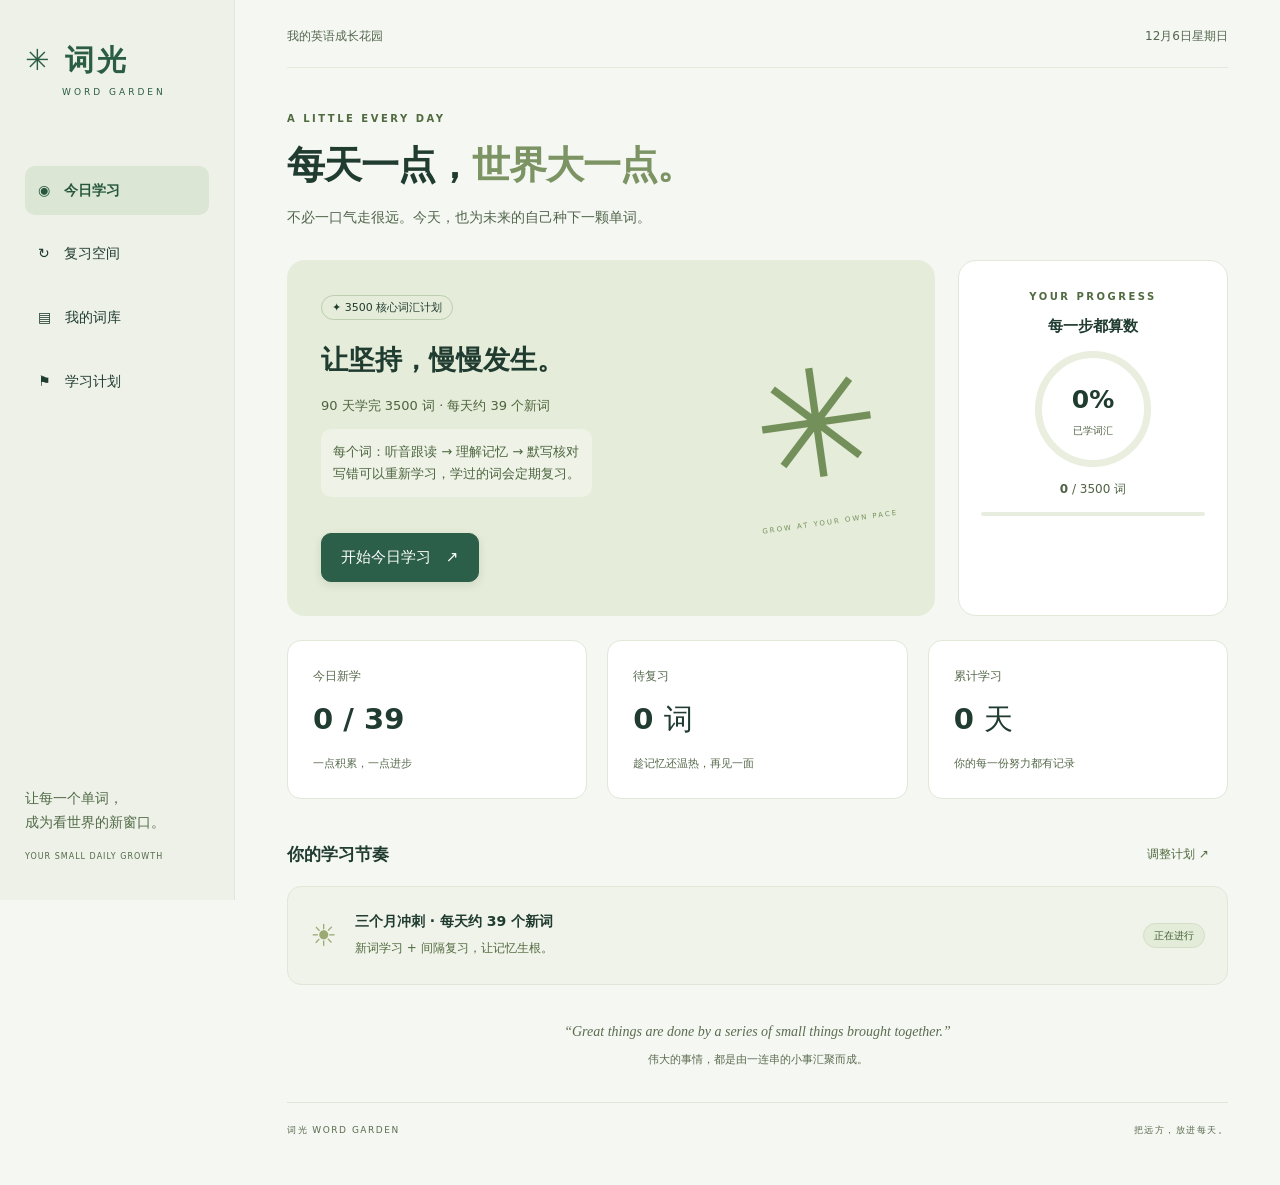
==== index.html @ 569c85a9 "Publish Word Garden vocabulary learning app" ====
<!doctype html><html lang="zh-CN"><head><meta charset="UTF-8"><meta name="viewport" content="width=device-width,initial-scale=1"><meta name="theme-color" content="#285c48"><title>词光 · 每天一点，世界大一点</title><link rel="stylesheet" href="style.css"></head><body><aside><a class="brand" href="#">✳ <b>词光</b><small>WORD GARDEN</small></a><nav><button data-tab="today" class="active">◉　今日学习</button><button data-tab="review">↻　复习空间</button><button data-tab="library">▤　我的词库</button><button data-tab="plan">⚑　学习计划</button></nav><div class="aside-bottom">让每一个单词，<br>成为看世界的新窗口。<small>YOUR SMALL DAILY GROWTH</small></div></aside><main><header><span>我的英语成长花园</span><span class="date"></span></header><section id="today"><div class="eyebrow">A LITTLE EVERY DAY</div><h1>每天一点，<span>世界大一点。</span></h1><p class="intro">不必一口气走很远。今天，也为未来的自己种下一颗单词。</p><div class="dashboard"><article class="hero"><div><span class="pill">✦ 3500 核心词汇计划</span><h2>让坚持，慢慢发生。</h2><p id="heroCopy"></p><p class="learning-help">每个词：听音跟读 → 理解记忆 → 默写核对<br>写错可以重新学习，学过的词会定期复习。</p><button class="primary" id="start">开始今日学习　↗</button></div><div class="garden"><i>✳</i><span>GROW AT YOUR OWN PACE</span></div></article><article class="progress-card"><span class="eyebrow">YOUR PROGRESS</span><h3>每一步都算数</h3><div class="ring"><strong id="percent">0%</strong><small>已学词汇</small></div><p><b id="learned">0</b> / 3500 词</p><div class="track"><i id="bar"></i></div></article></div><div class="stats"><article><span>今日新学</span><h2 id="newstat"></h2><small>一点积累，一点进步</small></article><article><span>待复习</span><h2 id="duestat"></h2><small>趁记忆还温热，再见一面</small></article><article><span>累计学习</span><h2 id="daysstat"></h2><small>你的每一份努力都有记录</small></article></div><div class="section-title"><h3>你的学习节奏</h3><button data-tab="plan">调整计划 ↗</button></div><div class="rhythm"><span class="icon">☀</span><div><b id="rhythm"></b><p>新词学习 + 间隔复习，让记忆生根。</p></div><span class="badge">正在进行</span></div><blockquote>“Great things are done by a series of small things brought together.”<small>伟大的事情，都是由一连串的小事汇聚而成。</small></blockquote></section><section id="review" hidden><div class="eyebrow">MAKE IT STICK</div><h1>再见一次，记得更牢。</h1><p class="intro">根据你的掌握情况，在 1、3、7、14、30 天后安排复习。</p><article class="panel"><h2 id="reviewCount"></h2><p>“还不熟”会回到本轮队列；“记住了”进入下一阶段。</p><button class="primary" id="reviewStart">开始复习 ↗</button></article></section><section id="library" hidden><div class="eyebrow">YOUR WORD COLLECTION</div><h1>3500 个词，一整个新世界。</h1><p class="intro">常用词按语料频率排列 · 英汉释义 · 发音 · 学习状态</p><input type="search" id="search" placeholder="搜索英文或中文释义…" aria-label="搜索词库"><select id="filter" aria-label="筛选词汇"><option value="all">全部单词</option><option value="learned">已经学习</option><option value="new">尚未学习</option></select><div id="wordlist"></div><button id="more">加载更多</button><small>词典数据：<a href="https://github.com/skywind3000/ECDICT">ECDICT</a> · <a href="LICENSE-ECDICT">MIT 许可</a>。本词库为常用词集合，并非指定考试大纲。</small></section><section id="plan" hidden><div class="eyebrow">FIND YOUR RHYTHM</div><h1>适合你的，就是好节奏。</h1><p class="intro">选择完成 3500 个新词的时间。复习任务另外安排，计划可以随时调整。</p><div class="plans"><button data-days="90"><span>🌳</span><h2>三个月冲刺</h2><p>90 天 · 每天约 39 个新词</p><small>备考强化，复习和跟读同步进行。</small></button><button data-days="365"><span>🌱</span><h2>一年稳步学</h2><p>365 天 · 每天约 10 个新词</p><small>每天留一点时间，轻松持续。</small></button><button data-days="180"><span>🌿</span><h2>半年加速学</h2><p>180 天 · 每天约 20 个新词</p><small>更集中的练习，更快的积累。</small></button></div><article class="panel"><h3>我的学习数据</h3><p>进度保存在当前浏览器。换设备或清理浏览器前，请先导出备份。</p><button id="export">导出学习备份</button> <label class="import">导入备份<input type="file" id="import" accept="application/json" hidden></label><p id="notice" role="status"></p></article></section><footer>词光 WORD GARDEN <span>把远方，放进每天。</span></footer></main><dialog id="study"><div class="study-top"><span id="sessionCount"></span><button id="close" aria-label="结束学习">✕</button></div><div class="study-steps" aria-label="学习步骤"><span data-step="1" class="current" aria-current="step">① 听音跟读</span><span data-step="2">② 理解记忆</span><span data-step="3">③ 默写核对</span></div><div id="card"><span class="eyebrow" id="modeLabel"></span><h2 id="word"></h2><button id="speak" aria-label="播放英文发音">♫ <span id="phonetic"></span></button><div id="answer" hidden><p id="meaning"></p><p id="definition"></p></div><button id="reveal">查看释义</button><div id="grading" hidden><button id="again">还不熟 · 再练一次</button><button class="primary" id="known">记住了 ✓</button></div><div id="speaking" hidden><p>第 1 步：听标准发音并跟读。点“朗读核对”查看是否识别为目标词，再进入记忆。</p><button id="verifySpeech">🎙 朗读核对</button><p id="speechResult" role="status" aria-live="polite"></p><small>语音识别可能通过浏览器的在线服务处理音频，首次使用需允许麦克风。识别匹配不代表发音标准。</small><br><button id="record">● 开始录音</button><audio id="playback" controls hidden></audio><p id="micStatus" role="status"></p><small>录音仅在本设备回听，不上传；不提供自动发音评分。</small></div><div id="spelling" hidden><input id="spell" placeholder="输入刚才的英文单词" autocomplete="off" autocapitalize="off" spellcheck="false"><button class="primary" id="check">检查拼写</button><p id="feedback" role="status"></p><button id="relearn" hidden>重新听读和记忆</button></div></div></dialog><script src="app.js"></script></body></html>
---- style.css ----
*{box-sizing:border-box}body{margin:0;background:#f7f8f3;color:#243c32;font:15px/1.7 system-ui,-apple-system,'Segoe UI',sans-serif}button,input,select{font:inherit}button,.import{cursor:pointer;border:1px solid #d9e1d7;border-radius:10px;padding:11px 19px;background:white;color:inherit}button:hover,.import:hover{background:#e9efe4}button:focus-visible,a:focus-visible,input:focus-visible{outline:3px solid #b0c887;outline-offset:3px}aside{position:fixed;inset:0 auto 0 0;width:235px;background:#edf1e8;border-right:1px solid #e0e6db;padding:36px 25px;display:flex;flex-direction:column}.brand{text-decoration:none;color:#2b5c44;font-size:29px;letter-spacing:3px}.brand small{display:block;font-size:9px;letter-spacing:3px;margin-left:37px}nav{margin-top:65px;display:grid;gap:14px}nav button{text-align:left;background:transparent;border:0;padding:13px;font-size:14px}nav .active{background:#dbe6d4;color:#27583d;font-weight:650}.aside-bottom{margin-top:auto;font-size:14px;color:#7c8c76}.aside-bottom small{display:block;font-size:8px;letter-spacing:1px;margin-top:16px}main{margin-left:235px;max-width:1500px;padding:26px 52px}header{display:flex;justify-content:space-between;border-bottom:1px solid #e4e8dd;padding-bottom:21px;color:#899380;font-size:12px}section{padding-top:42px}.eyebrow{font-size:10px;letter-spacing:2.5px;color:#859372;font-weight:650}h1{font-size:38px;line-height:1.5;letter-spacing:-1px;margin:10px 0}h1 span{color:#7c9363}p{margin:12px 0}.intro{color:#879180;font-size:14px;margin-bottom:30px}.dashboard{display:grid;grid-template-columns:2.4fr 1fr;gap:23px}.hero{background:#e5ecd9;border-radius:18px;padding:34px;display:flex;align-items:center;justify-content:space-between;min-height:270px;overflow:hidden}.hero h2{font-size:27px;margin:17px 0 4px}.hero p{color:#77866a;font-size:13px}.pill{font-size:11px;border:1px solid #bdcdb0;border-radius:20px;padding:5px 10px}.primary{background:#2c5f49;color:white;border-color:#2c5f49}.primary:hover{background:#204d39}.hero button{margin-top:18px}.garden{width:165px;text-align:center;transform:rotate(-8deg);color:#73905a}.garden i{display:block;font-style:normal;font-size:150px;line-height:1.1}.garden span{font-size:7px;letter-spacing:2px}.progress-card{border:1px solid #e1e7d9;border-radius:18px;background:#fff;padding:22px;text-align:center}.progress-card h3{font-size:15px;margin:5px}.ring{width:116px;height:116px;border:7px solid #e9eedf;border-radius:100%;margin:12px auto 0;display:flex;flex-direction:column;justify-content:center}.ring strong{font-size:25px}.ring small{font-size:10px;color:#929a89}.progress-card p{font-size:12px}.track{height:4px;background:#e8eedf;border-radius:10px}.track i{display:block;background:#6c8957;height:4px}.stats{display:grid;grid-template-columns:repeat(3,1fr);gap:20px;margin-top:24px}.stats article{padding:22px 25px;border:1px solid #e1e7d9;background:#fff;border-radius:14px}.stats span{color:#7e8975;font-size:12px}.stats h2{margin:6px 0;font-size:29px;font-weight:550}.stats small{font-size:11px;color:#9aa28e}.section-title{display:flex;justify-content:space-between;align-items:center;margin-top:24px}.section-title h3{font-size:17px}.section-title button{background:none;border:0;font-size:12px;color:#80916e}.rhythm{display:flex;align-items:center;gap:18px;border:1px solid #e0e7d6;border-radius:14px;padding:22px;background:#f0f3e9}.rhythm .icon{font-size:30px;color:#9baa73}.rhythm b{font-size:14px}.rhythm p{font-size:12px;color:#89957a;margin:4px 0}.badge{margin-left:auto;font-size:10px;border:1px solid #d4dec7;border-radius:20px;padding:3px 10px;color:#84966b}blockquote{margin:35px 0;text-align:center;font-family:Georgia,serif;font-style:italic;color:#9aa28d;font-size:14px}blockquote small{display:block;font:11px system-ui;margin-top:8px}footer{display:flex;justify-content:space-between;font-size:9px;letter-spacing:1.5px;border-top:1px solid #e0e6d7;padding:20px 0;color:#97a08b;margin-top:25px}.panel{background:#fff;border:1px solid #dfe5d6;border-radius:15px;padding:30px;margin:25px 0}.plans{display:grid;grid-template-columns:repeat(3,1fr);gap:20px}.plans button{text-align:left;padding:25px}.plans button.selected{border:2px solid #587d46;background:#e7eedc}.plans span{font-size:32px}.plans h2{font-size:21px}.plans small{color:#88947d}input,select{padding:12px;border:1px solid #d9e2d1;border-radius:9px;background:white;color:inherit}#search{width:65%}#wordlist{margin:25px 0}.word-row{display:flex;justify-content:space-between;align-items:center;padding:17px 8px;border-bottom:1px solid #e0e5d8;gap:20px}.word-row b{font-size:18px}.word-row p{font-size:12px;max-width:650px;white-space:pre-line;color:#7b8872;margin:4px 0}.word-row small{color:#86977a}#more{margin-bottom:20px}#library>small{display:block;font-size:11px;color:#89957a}a{color:#44694e}dialog{border:1px solid #dbe3d3;border-radius:22px;width:min(650px,94vw);padding:28px;color:#284333;background:#f9faf4}dialog::backdrop{background:#1e302b99;backdrop-filter:blur(6px)}.study-top{display:flex;justify-content:space-between;align-items:center;color:#8a967e;font-size:12px}#card{text-align:center;padding:30px 10px;min-height:380px}#word{font:50px Georgia,serif;margin:20px 0 5px}#speak{background:none;border:0;color:#7c8e6e}#answer{margin:15px 0;text-align:left;background:#edf2e5;border-radius:10px;padding:18px;white-space:pre-line}#definition{font-size:12px;color:#77836e}#grading{margin-top:20px;display:flex;gap:15px;justify-content:center}#grading[hidden]{display:none}#spelling{margin:20px 0}#spell{max-width:90%;margin-bottom:10px}#feedback{color:#5b7a42}.import{display:inline-block}#notice{font-size:12px}[hidden]{display:none!important}@media(max-width:1050px){aside{width:190px;padding:25px 15px}main{margin-left:190px;padding:25px}.garden{display:none}.hero{padding:25px}.plans{grid-template-columns:1fr}.stats article{padding:15px}}@media(max-width:700px){aside{position:static;width:auto;padding:15px 20px;border:0}.brand{font-size:24px}.brand small,.aside-bottom{display:none}nav{display:flex;margin-top:15px;gap:3px;justify-content:space-between}nav button{font-size:12px;padding:10px 6px}main{margin:0;padding:15px 20px}header{font-size:10px}section{padding-top:25px}h1{font-size:27px}.dashboard{grid-template-columns:1fr}.progress-card{display:none}.hero{min-height:240px}.stats{gap:8px}.stats article{padding:13px 10px}.stats small{font-size:9px}.stats h2{font-size:23px}.intro{font-size:12px}.rhythm{padding:15px;gap:12px}.badge{display:none}blockquote{font-size:12px}.word-row{gap:8px}#grading{flex-direction:column}.date{max-width:140px}}
/* Readable, calm learning palette */
body{color:#203b30;background:#f5f7f2}.intro,header{color:#53664d}.eyebrow{color:#506b40}.hero p{color:#4d653e}.stats span,.stats small{color:#56694c}.rhythm p,.section-title button{color:#526b40}.badge{color:#3f5e2f;background:#e3ecd9}.aside-bottom{color:#536b48}.progress-card .ring small,.progress-card p{color:#506344}.word-row p,#definition{color:#4c6042}.word-row small,#library>small{color:#526b45}blockquote{color:#5b6c50}footer{color:#5b6c50}.study-top{color:#526647}#speak{color:#3e6132}button{min-height:44px;transition:background .15s,box-shadow .15s}button:active{transform:translateY(1px)}button:disabled{cursor:default;opacity:.55}.primary{box-shadow:0 3px 8px #254d3620}.intro{max-width:760px}.study-steps{display:grid;grid-template-columns:repeat(3,1fr);gap:8px;margin:20px 0 8px}.study-steps span{border-radius:8px;background:#e9eee3;color:#53664c;font-size:12px;padding:9px 4px;text-align:center}.study-steps span.current{background:#2c5f49;color:#fff;font-weight:650}#speechResult:not(:empty){background:#e5eddb;padding:14px;border-radius:10px;text-align:left;border-left:4px solid #638b45;color:#2a492b}#speechResult[data-kind="retry"]{background:#fff1da;border-color:#a87924;color:#6e4b15}#feedback:not(:empty){background:#fff1da;padding:12px;border-radius:8px;color:#6e4b15}#speaking small{color:#53664c;display:inline-block;font-size:11px;line-height:1.7}#playback{display:block;margin:12px auto;max-width:100%}#reveal{margin-top:18px;background:#e5eddc;border-color:#a8bf93;font-weight:600}#spelling input{font-size:20px;letter-spacing:1px;width:100%;margin:10px 0 15px}dialog{max-height:92dvh;overflow:auto}#card{padding-top:15px}.learning-help{font-size:12px;color:#53664c;background:#eef2e7;border-radius:10px;padding:12px;margin-bottom:18px}#again{border-color:#b9c7ab}#speaking p:first-child{color:#3d5733}audio{height:44px}@media(max-width:700px){#card{padding:10px 0}dialog{padding:20px}#word{font-size:43px}.study-steps span{font-size:11px}.stats article{min-height:130px}.hero h2{font-size:26px}.stats small{font-size:10px}nav button{min-height:44px}.word-row button{flex-shrink:0}#speaking button{margin:4px 0}.intro{line-height:1.9}}
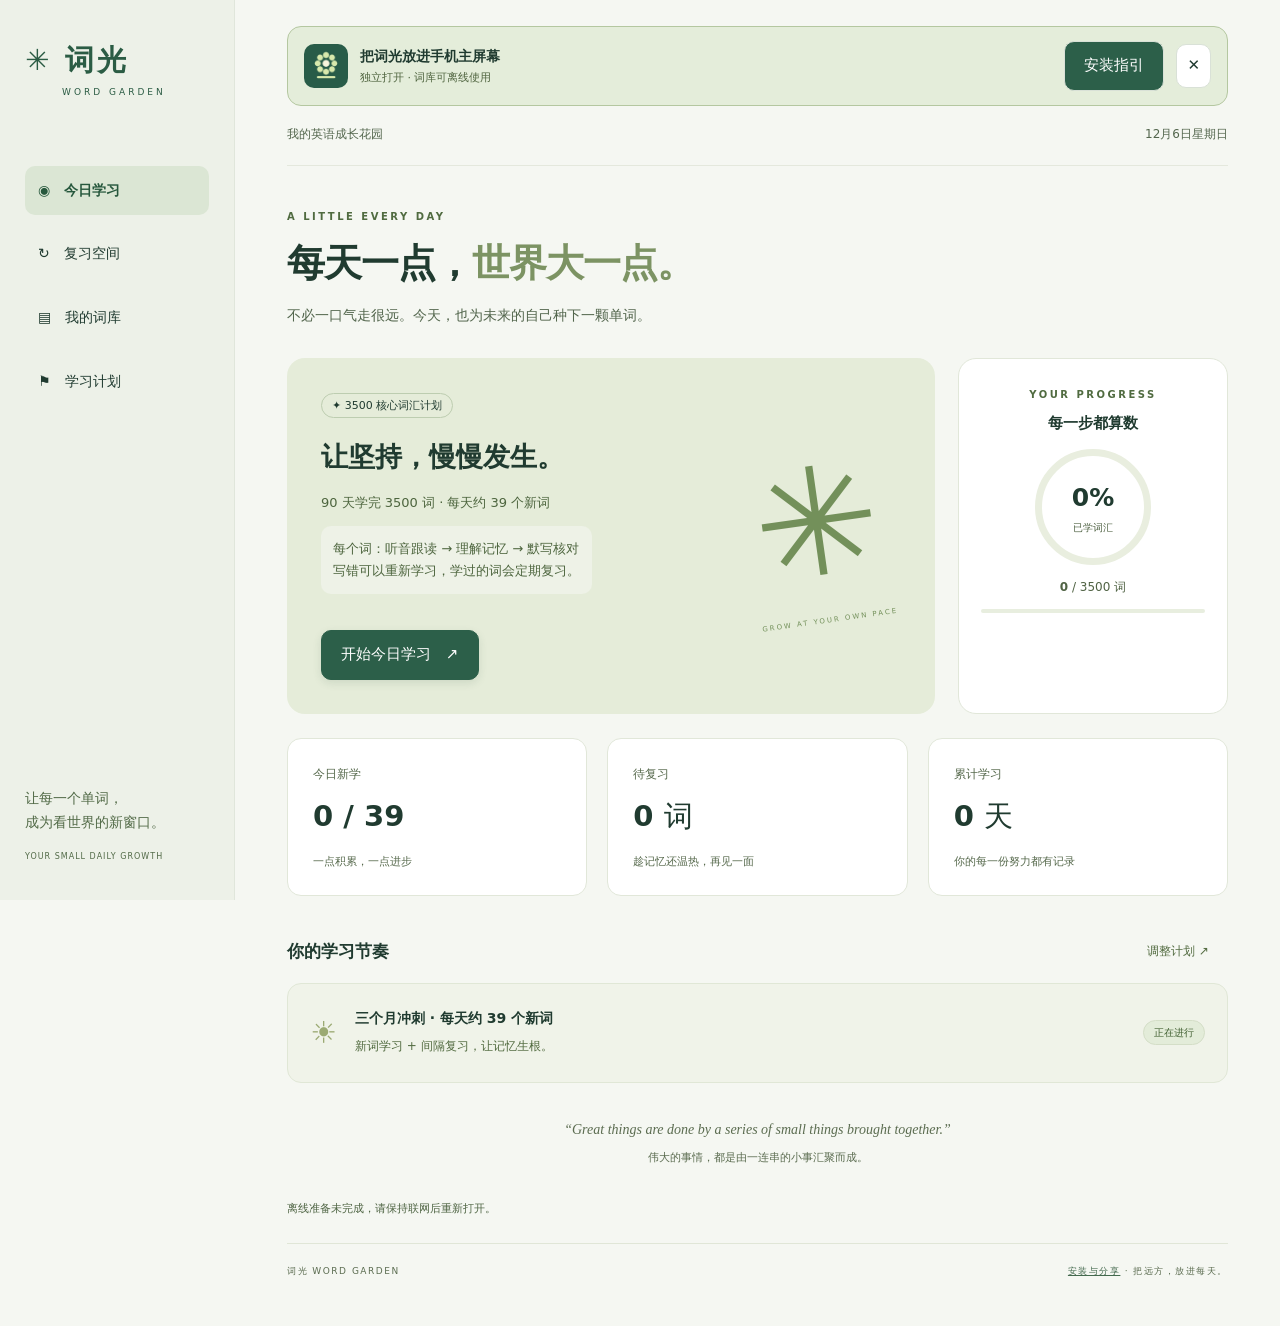
==== commit d40cc5f6: "Add installable PWA with offline vocabulary and sharing guide" ====
--- a/index.html
+++ b/index.html
@@ -1 +1 @@
-<!doctype html><html lang="zh-CN"><head><meta charset="UTF-8"><meta name="viewport" content="width=device-width,initial-scale=1"><meta name="theme-color" content="#285c48"><title>词光 · 每天一点，世界大一点</title><link rel="stylesheet" href="style.css"></head><body><aside><a class="brand" href="#">✳ <b>词光</b><small>WORD GARDEN</small></a><nav><button data-tab="today" class="active">◉　今日学习</button><button data-tab="review">↻　复习空间</button><button data-tab="library">▤　我的词库</button><button data-tab="plan">⚑　学习计划</button></nav><div class="aside-bottom">让每一个单词，<br>成为看世界的新窗口。<small>YOUR SMALL DAILY GROWTH</small></div></aside><main><header><span>我的英语成长花园</span><span class="date"></span></header><section id="today"><div class="eyebrow">A LITTLE EVERY DAY</div><h1>每天一点，<span>世界大一点。</span></h1><p class="intro">不必一口气走很远。今天，也为未来的自己种下一颗单词。</p><div class="dashboard"><article class="hero"><div><span class="pill">✦ 3500 核心词汇计划</span><h2>让坚持，慢慢发生。</h2><p id="heroCopy"></p><p class="learning-help">每个词：听音跟读 → 理解记忆 → 默写核对<br>写错可以重新学习，学过的词会定期复习。</p><button class="primary" id="start">开始今日学习　↗</button></div><div class="garden"><i>✳</i><span>GROW AT YOUR OWN PACE</span></div></article><article class="progress-card"><span class="eyebrow">YOUR PROGRESS</span><h3>每一步都算数</h3><div class="ring"><strong id="percent">0%</strong><small>已学词汇</small></div><p><b id="learned">0</b> / 3500 词</p><div class="track"><i id="bar"></i></div></article></div><div class="stats"><article><span>今日新学</span><h2 id="newstat"></h2><small>一点积累，一点进步</small></article><article><span>待复习</span><h2 id="duestat"></h2><small>趁记忆还温热，再见一面</small></article><article><span>累计学习</span><h2 id="daysstat"></h2><small>你的每一份努力都有记录</small></article></div><div class="section-title"><h3>你的学习节奏</h3><button data-tab="plan">调整计划 ↗</button></div><div class="rhythm"><span class="icon">☀</span><div><b id="rhythm"></b><p>新词学习 + 间隔复习，让记忆生根。</p></div><span class="badge">正在进行</span></div><blockquote>“Great things are done by a series of small things brought together.”<small>伟大的事情，都是由一连串的小事汇聚而成。</small></blockquote></section><section id="review" hidden><div class="eyebrow">MAKE IT STICK</div><h1>再见一次，记得更牢。</h1><p class="intro">根据你的掌握情况，在 1、3、7、14、30 天后安排复习。</p><article class="panel"><h2 id="reviewCount"></h2><p>“还不熟”会回到本轮队列；“记住了”进入下一阶段。</p><button class="primary" id="reviewStart">开始复习 ↗</button></article></section><section id="library" hidden><div class="eyebrow">YOUR WORD COLLECTION</div><h1>3500 个词，一整个新世界。</h1><p class="intro">常用词按语料频率排列 · 英汉释义 · 发音 · 学习状态</p><input type="search" id="search" placeholder="搜索英文或中文释义…" aria-label="搜索词库"><select id="filter" aria-label="筛选词汇"><option value="all">全部单词</option><option value="learned">已经学习</option><option value="new">尚未学习</option></select><div id="wordlist"></div><button id="more">加载更多</button><small>词典数据：<a href="https://github.com/skywind3000/ECDICT">ECDICT</a> · <a href="LICENSE-ECDICT">MIT 许可</a>。本词库为常用词集合，并非指定考试大纲。</small></section><section id="plan" hidden><div class="eyebrow">FIND YOUR RHYTHM</div><h1>适合你的，就是好节奏。</h1><p class="intro">选择完成 3500 个新词的时间。复习任务另外安排，计划可以随时调整。</p><div class="plans"><button data-days="90"><span>🌳</span><h2>三个月冲刺</h2><p>90 天 · 每天约 39 个新词</p><small>备考强化，复习和跟读同步进行。</small></button><button data-days="365"><span>🌱</span><h2>一年稳步学</h2><p>365 天 · 每天约 10 个新词</p><small>每天留一点时间，轻松持续。</small></button><button data-days="180"><span>🌿</span><h2>半年加速学</h2><p>180 天 · 每天约 20 个新词</p><small>更集中的练习，更快的积累。</small></button></div><article class="panel"><h3>我的学习数据</h3><p>进度保存在当前浏览器。换设备或清理浏览器前，请先导出备份。</p><button id="export">导出学习备份</button> <label class="import">导入备份<input type="file" id="import" accept="application/json" hidden></label><p id="notice" role="status"></p></article></section><footer>词光 WORD GARDEN <span>把远方，放进每天。</span></footer></main><dialog id="study"><div class="study-top"><span id="sessionCount"></span><button id="close" aria-label="结束学习">✕</button></div><div class="study-steps" aria-label="学习步骤"><span data-step="1" class="current" aria-current="step">① 听音跟读</span><span data-step="2">② 理解记忆</span><span data-step="3">③ 默写核对</span></div><div id="card"><span class="eyebrow" id="modeLabel"></span><h2 id="word"></h2><button id="speak" aria-label="播放英文发音">♫ <span id="phonetic"></span></button><div id="answer" hidden><p id="meaning"></p><p id="definition"></p></div><button id="reveal">查看释义</button><div id="grading" hidden><button id="again">还不熟 · 再练一次</button><button class="primary" id="known">记住了 ✓</button></div><div id="speaking" hidden><p>第 1 步：听标准发音并跟读。点“朗读核对”查看是否识别为目标词，再进入记忆。</p><button id="verifySpeech">🎙 朗读核对</button><p id="speechResult" role="status" aria-live="polite"></p><small>语音识别可能通过浏览器的在线服务处理音频，首次使用需允许麦克风。识别匹配不代表发音标准。</small><br><button id="record">● 开始录音</button><audio id="playback" controls hidden></audio><p id="micStatus" role="status"></p><small>录音仅在本设备回听，不上传；不提供自动发音评分。</small></div><div id="spelling" hidden><input id="spell" placeholder="输入刚才的英文单词" autocomplete="off" autocapitalize="off" spellcheck="false"><button class="primary" id="check">检查拼写</button><p id="feedback" role="status"></p><button id="relearn" hidden>重新听读和记忆</button></div></div></dialog><script src="app.js"></script></body></html>
+<!doctype html><html lang="zh-CN"><head><meta charset="UTF-8"><meta name="viewport" content="width=device-width,initial-scale=1"><meta name="theme-color" content="#285c48"><link rel="manifest" href="manifest.webmanifest"><link rel="apple-touch-icon" href="icons/icon-180.png"><link rel="icon" href="icons/icon-192.png"><meta name="apple-mobile-web-app-capable" content="yes"><meta name="apple-mobile-web-app-status-bar-style" content="default"><meta name="apple-mobile-web-app-title" content="词光"><title>词光 · 每天一点，世界大一点</title><link rel="stylesheet" href="style.css"></head><body><aside><a class="brand" href="#">✳ <b>词光</b><small>WORD GARDEN</small></a><nav><button data-tab="today" class="active">◉　今日学习</button><button data-tab="review">↻　复习空间</button><button data-tab="library">▤　我的词库</button><button data-tab="plan">⚑　学习计划</button></nav><div class="aside-bottom">让每一个单词，<br>成为看世界的新窗口。<small>YOUR SMALL DAILY GROWTH</small></div></aside><main><div id="installBanner" class="install-banner" hidden><img src="icons/icon-192.png" alt="" width="44" height="44"><div><b>把词光放进手机主屏幕</b><small>独立打开 · 词库可离线使用</small></div><button id="installApp">安装指引</button><button id="dismissInstall" aria-label="暂时关闭安装提示">✕</button></div><div id="updateBanner" class="install-banner" hidden role="status"><span>新版本已准备好。先完成本轮学习，再更新。</span><button id="applyUpdate">更新应用</button></div><header><span>我的英语成长花园</span><span class="date"></span></header><section id="today"><div class="eyebrow">A LITTLE EVERY DAY</div><h1>每天一点，<span>世界大一点。</span></h1><p class="intro">不必一口气走很远。今天，也为未来的自己种下一颗单词。</p><div class="dashboard"><article class="hero"><div><span class="pill">✦ 3500 核心词汇计划</span><h2>让坚持，慢慢发生。</h2><p id="heroCopy"></p><p class="learning-help">每个词：听音跟读 → 理解记忆 → 默写核对<br>写错可以重新学习，学过的词会定期复习。</p><button class="primary" id="start">开始今日学习　↗</button></div><div class="garden"><i>✳</i><span>GROW AT YOUR OWN PACE</span></div></article><article class="progress-card"><span class="eyebrow">YOUR PROGRESS</span><h3>每一步都算数</h3><div class="ring"><strong id="percent">0%</strong><small>已学词汇</small></div><p><b id="learned">0</b> / 3500 词</p><div class="track"><i id="bar"></i></div></article></div><div class="stats"><article><span>今日新学</span><h2 id="newstat"></h2><small>一点积累，一点进步</small></article><article><span>待复习</span><h2 id="duestat"></h2><small>趁记忆还温热，再见一面</small></article><article><span>累计学习</span><h2 id="daysstat"></h2><small>你的每一份努力都有记录</small></article></div><div class="section-title"><h3>你的学习节奏</h3><button data-tab="plan">调整计划 ↗</button></div><div class="rhythm"><span class="icon">☀</span><div><b id="rhythm"></b><p>新词学习 + 间隔复习，让记忆生根。</p></div><span class="badge">正在进行</span></div><blockquote>“Great things are done by a series of small things brought together.”<small>伟大的事情，都是由一连串的小事汇聚而成。</small></blockquote></section><section id="review" hidden><div class="eyebrow">MAKE IT STICK</div><h1>再见一次，记得更牢。</h1><p class="intro">根据你的掌握情况，在 1、3、7、14、30 天后安排复习。</p><article class="panel"><h2 id="reviewCount"></h2><p>“还不熟”会回到本轮队列；“记住了”进入下一阶段。</p><button class="primary" id="reviewStart">开始复习 ↗</button></article></section><section id="library" hidden><div class="eyebrow">YOUR WORD COLLECTION</div><h1>3500 个词，一整个新世界。</h1><p class="intro">常用词按语料频率排列 · 英汉释义 · 发音 · 学习状态</p><input type="search" id="search" placeholder="搜索英文或中文释义…" aria-label="搜索词库"><select id="filter" aria-label="筛选词汇"><option value="all">全部单词</option><option value="learned">已经学习</option><option value="new">尚未学习</option></select><div id="wordlist"></div><button id="more">加载更多</button><small>词典数据：<a href="https://github.com/skywind3000/ECDICT">ECDICT</a> · <a href="LICENSE-ECDICT">MIT 许可</a>。本词库为常用词集合，并非指定考试大纲。</small></section><section id="plan" hidden><div class="eyebrow">FIND YOUR RHYTHM</div><h1>适合你的，就是好节奏。</h1><p class="intro">选择完成 3500 个新词的时间。复习任务另外安排，计划可以随时调整。</p><div class="plans"><button data-days="90"><span>🌳</span><h2>三个月冲刺</h2><p>90 天 · 每天约 39 个新词</p><small>备考强化，复习和跟读同步进行。</small></button><button data-days="365"><span>🌱</span><h2>一年稳步学</h2><p>365 天 · 每天约 10 个新词</p><small>每天留一点时间，轻松持续。</small></button><button data-days="180"><span>🌿</span><h2>半年加速学</h2><p>180 天 · 每天约 20 个新词</p><small>更集中的练习，更快的积累。</small></button></div><article class="panel"><h3>我的学习数据</h3><p>进度保存在当前浏览器或主屏幕应用中。安装、换设备或清理数据前请导出备份，再到新入口导入。</p><button id="export">导出学习备份</button> <label class="import">导入备份<input type="file" id="import" accept="application/json" hidden></label><p id="notice" role="status"></p></article></section><p id="offlineStatus" class="offline-status" role="status">正在准备离线词库…</p><footer>词光 WORD GARDEN <span><a href="install.html">安装与分享</a> · 把远方，放进每天。</span></footer></main><dialog id="study"><div class="study-top"><span id="sessionCount"></span><button id="close" aria-label="结束学习">✕</button></div><div class="study-steps" aria-label="学习步骤"><span data-step="1" class="current" aria-current="step">① 听音跟读</span><span data-step="2">② 理解记忆</span><span data-step="3">③ 默写核对</span></div><div id="card"><span class="eyebrow" id="modeLabel"></span><h2 id="word"></h2><button id="speak" aria-label="播放英文发音">♫ <span id="phonetic"></span></button><div id="answer" hidden><p id="meaning"></p><p id="definition"></p></div><button id="reveal">查看释义</button><div id="grading" hidden><button id="again">还不熟 · 再练一次</button><button class="primary" id="known">记住了 ✓</button></div><div id="speaking" hidden><p>第 1 步：听标准发音并跟读。点“朗读核对”查看是否识别为目标词，再进入记忆。</p><button id="verifySpeech">🎙 朗读核对</button><p id="speechResult" role="status" aria-live="polite"></p><small>语音识别可能通过浏览器的在线服务处理音频，首次使用需允许麦克风。识别匹配不代表发音标准。</small><br><button id="record">● 开始录音</button><audio id="playback" controls hidden></audio><p id="micStatus" role="status"></p><small>录音仅在本设备回听，不上传；不提供自动发音评分。</small></div><div id="spelling" hidden><input id="spell" placeholder="输入刚才的英文单词" autocomplete="off" autocapitalize="off" spellcheck="false"><button class="primary" id="check">检查拼写</button><p id="feedback" role="status"></p><button id="relearn" hidden>重新听读和记忆</button></div></div></dialog><script src="app.js"></script><script src="install.js"></script></body></html>
--- a/style.css
+++ b/style.css
@@ -1,3 +1,4 @@
 *{box-sizing:border-box}body{margin:0;background:#f7f8f3;color:#243c32;font:15px/1.7 system-ui,-apple-system,'Segoe UI',sans-serif}button,input,select{font:inherit}button,.import{cursor:pointer;border:1px solid #d9e1d7;border-radius:10px;padding:11px 19px;background:white;color:inherit}button:hover,.import:hover{background:#e9efe4}button:focus-visible,a:focus-visible,input:focus-visible{outline:3px solid #b0c887;outline-offset:3px}aside{position:fixed;inset:0 auto 0 0;width:235px;background:#edf1e8;border-right:1px solid #e0e6db;padding:36px 25px;display:flex;flex-direction:column}.brand{text-decoration:none;color:#2b5c44;font-size:29px;letter-spacing:3px}.brand small{display:block;font-size:9px;letter-spacing:3px;margin-left:37px}nav{margin-top:65px;display:grid;gap:14px}nav button{text-align:left;background:transparent;border:0;padding:13px;font-size:14px}nav .active{background:#dbe6d4;color:#27583d;font-weight:650}.aside-bottom{margin-top:auto;font-size:14px;color:#7c8c76}.aside-bottom small{display:block;font-size:8px;letter-spacing:1px;margin-top:16px}main{margin-left:235px;max-width:1500px;padding:26px 52px}header{display:flex;justify-content:space-between;border-bottom:1px solid #e4e8dd;padding-bottom:21px;color:#899380;font-size:12px}section{padding-top:42px}.eyebrow{font-size:10px;letter-spacing:2.5px;color:#859372;font-weight:650}h1{font-size:38px;line-height:1.5;letter-spacing:-1px;margin:10px 0}h1 span{color:#7c9363}p{margin:12px 0}.intro{color:#879180;font-size:14px;margin-bottom:30px}.dashboard{display:grid;grid-template-columns:2.4fr 1fr;gap:23px}.hero{background:#e5ecd9;border-radius:18px;padding:34px;display:flex;align-items:center;justify-content:space-between;min-height:270px;overflow:hidden}.hero h2{font-size:27px;margin:17px 0 4px}.hero p{color:#77866a;font-size:13px}.pill{font-size:11px;border:1px solid #bdcdb0;border-radius:20px;padding:5px 10px}.primary{background:#2c5f49;color:white;border-color:#2c5f49}.primary:hover{background:#204d39}.hero button{margin-top:18px}.garden{width:165px;text-align:center;transform:rotate(-8deg);color:#73905a}.garden i{display:block;font-style:normal;font-size:150px;line-height:1.1}.garden span{font-size:7px;letter-spacing:2px}.progress-card{border:1px solid #e1e7d9;border-radius:18px;background:#fff;padding:22px;text-align:center}.progress-card h3{font-size:15px;margin:5px}.ring{width:116px;height:116px;border:7px solid #e9eedf;border-radius:100%;margin:12px auto 0;display:flex;flex-direction:column;justify-content:center}.ring strong{font-size:25px}.ring small{font-size:10px;color:#929a89}.progress-card p{font-size:12px}.track{height:4px;background:#e8eedf;border-radius:10px}.track i{display:block;background:#6c8957;height:4px}.stats{display:grid;grid-template-columns:repeat(3,1fr);gap:20px;margin-top:24px}.stats article{padding:22px 25px;border:1px solid #e1e7d9;background:#fff;border-radius:14px}.stats span{color:#7e8975;font-size:12px}.stats h2{margin:6px 0;font-size:29px;font-weight:550}.stats small{font-size:11px;color:#9aa28e}.section-title{display:flex;justify-content:space-between;align-items:center;margin-top:24px}.section-title h3{font-size:17px}.section-title button{background:none;border:0;font-size:12px;color:#80916e}.rhythm{display:flex;align-items:center;gap:18px;border:1px solid #e0e7d6;border-radius:14px;padding:22px;background:#f0f3e9}.rhythm .icon{font-size:30px;color:#9baa73}.rhythm b{font-size:14px}.rhythm p{font-size:12px;color:#89957a;margin:4px 0}.badge{margin-left:auto;font-size:10px;border:1px solid #d4dec7;border-radius:20px;padding:3px 10px;color:#84966b}blockquote{margin:35px 0;text-align:center;font-family:Georgia,serif;font-style:italic;color:#9aa28d;font-size:14px}blockquote small{display:block;font:11px system-ui;margin-top:8px}footer{display:flex;justify-content:space-between;font-size:9px;letter-spacing:1.5px;border-top:1px solid #e0e6d7;padding:20px 0;color:#97a08b;margin-top:25px}.panel{background:#fff;border:1px solid #dfe5d6;border-radius:15px;padding:30px;margin:25px 0}.plans{display:grid;grid-template-columns:repeat(3,1fr);gap:20px}.plans button{text-align:left;padding:25px}.plans button.selected{border:2px solid #587d46;background:#e7eedc}.plans span{font-size:32px}.plans h2{font-size:21px}.plans small{color:#88947d}input,select{padding:12px;border:1px solid #d9e2d1;border-radius:9px;background:white;color:inherit}#search{width:65%}#wordlist{margin:25px 0}.word-row{display:flex;justify-content:space-between;align-items:center;padding:17px 8px;border-bottom:1px solid #e0e5d8;gap:20px}.word-row b{font-size:18px}.word-row p{font-size:12px;max-width:650px;white-space:pre-line;color:#7b8872;margin:4px 0}.word-row small{color:#86977a}#more{margin-bottom:20px}#library>small{display:block;font-size:11px;color:#89957a}a{color:#44694e}dialog{border:1px solid #dbe3d3;border-radius:22px;width:min(650px,94vw);padding:28px;color:#284333;background:#f9faf4}dialog::backdrop{background:#1e302b99;backdrop-filter:blur(6px)}.study-top{display:flex;justify-content:space-between;align-items:center;color:#8a967e;font-size:12px}#card{text-align:center;padding:30px 10px;min-height:380px}#word{font:50px Georgia,serif;margin:20px 0 5px}#speak{background:none;border:0;color:#7c8e6e}#answer{margin:15px 0;text-align:left;background:#edf2e5;border-radius:10px;padding:18px;white-space:pre-line}#definition{font-size:12px;color:#77836e}#grading{margin-top:20px;display:flex;gap:15px;justify-content:center}#grading[hidden]{display:none}#spelling{margin:20px 0}#spell{max-width:90%;margin-bottom:10px}#feedback{color:#5b7a42}.import{display:inline-block}#notice{font-size:12px}[hidden]{display:none!important}@media(max-width:1050px){aside{width:190px;padding:25px 15px}main{margin-left:190px;padding:25px}.garden{display:none}.hero{padding:25px}.plans{grid-template-columns:1fr}.stats article{padding:15px}}@media(max-width:700px){aside{position:static;width:auto;padding:15px 20px;border:0}.brand{font-size:24px}.brand small,.aside-bottom{display:none}nav{display:flex;margin-top:15px;gap:3px;justify-content:space-between}nav button{font-size:12px;padding:10px 6px}main{margin:0;padding:15px 20px}header{font-size:10px}section{padding-top:25px}h1{font-size:27px}.dashboard{grid-template-columns:1fr}.progress-card{display:none}.hero{min-height:240px}.stats{gap:8px}.stats article{padding:13px 10px}.stats small{font-size:9px}.stats h2{font-size:23px}.intro{font-size:12px}.rhythm{padding:15px;gap:12px}.badge{display:none}blockquote{font-size:12px}.word-row{gap:8px}#grading{flex-direction:column}.date{max-width:140px}}
 /* Readable, calm learning palette */
 body{color:#203b30;background:#f5f7f2}.intro,header{color:#53664d}.eyebrow{color:#506b40}.hero p{color:#4d653e}.stats span,.stats small{color:#56694c}.rhythm p,.section-title button{color:#526b40}.badge{color:#3f5e2f;background:#e3ecd9}.aside-bottom{color:#536b48}.progress-card .ring small,.progress-card p{color:#506344}.word-row p,#definition{color:#4c6042}.word-row small,#library>small{color:#526b45}blockquote{color:#5b6c50}footer{color:#5b6c50}.study-top{color:#526647}#speak{color:#3e6132}button{min-height:44px;transition:background .15s,box-shadow .15s}button:active{transform:translateY(1px)}button:disabled{cursor:default;opacity:.55}.primary{box-shadow:0 3px 8px #254d3620}.intro{max-width:760px}.study-steps{display:grid;grid-template-columns:repeat(3,1fr);gap:8px;margin:20px 0 8px}.study-steps span{border-radius:8px;background:#e9eee3;color:#53664c;font-size:12px;padding:9px 4px;text-align:center}.study-steps span.current{background:#2c5f49;color:#fff;font-weight:650}#speechResult:not(:empty){background:#e5eddb;padding:14px;border-radius:10px;text-align:left;border-left:4px solid #638b45;color:#2a492b}#speechResult[data-kind="retry"]{background:#fff1da;border-color:#a87924;color:#6e4b15}#feedback:not(:empty){background:#fff1da;padding:12px;border-radius:8px;color:#6e4b15}#speaking small{color:#53664c;display:inline-block;font-size:11px;line-height:1.7}#playback{display:block;margin:12px auto;max-width:100%}#reveal{margin-top:18px;background:#e5eddc;border-color:#a8bf93;font-weight:600}#spelling input{font-size:20px;letter-spacing:1px;width:100%;margin:10px 0 15px}dialog{max-height:92dvh;overflow:auto}#card{padding-top:15px}.learning-help{font-size:12px;color:#53664c;background:#eef2e7;border-radius:10px;padding:12px;margin-bottom:18px}#again{border-color:#b9c7ab}#speaking p:first-child{color:#3d5733}audio{height:44px}@media(max-width:700px){#card{padding:10px 0}dialog{padding:20px}#word{font-size:43px}.study-steps span{font-size:11px}.stats article{min-height:130px}.hero h2{font-size:26px}.stats small{font-size:10px}nav button{min-height:44px}.word-row button{flex-shrink:0}#speaking button{margin:4px 0}.intro{line-height:1.9}}
+.install-banner{display:flex;align-items:center;gap:12px;padding:14px 16px;background:#e4edda;border:1px solid #b4c7a0;border-radius:14px;margin-bottom:18px}.install-banner img{border-radius:10px}.install-banner b{font-size:14px}.install-banner small{display:block;color:#4f643f;font-size:11px}.install-banner button:first-of-type{margin-left:auto;white-space:nowrap;background:#2c5f49;color:#fff}.install-banner button:last-child{padding:8px 10px}.offline-status{font-size:11px;color:#4e6443;margin-top:26px}#updateBanner{background:#fff0d5}#updateBanner span{font-size:13px}@media(max-width:700px){.install-banner{flex-wrap:wrap;padding:12px;gap:8px}.install-banner b{font-size:12px}.install-banner button{font-size:12px;padding:8px}.install-banner img{width:36px;height:36px}.install-banner>div{flex:1}.install-banner button:first-of-type{margin-left:0}}
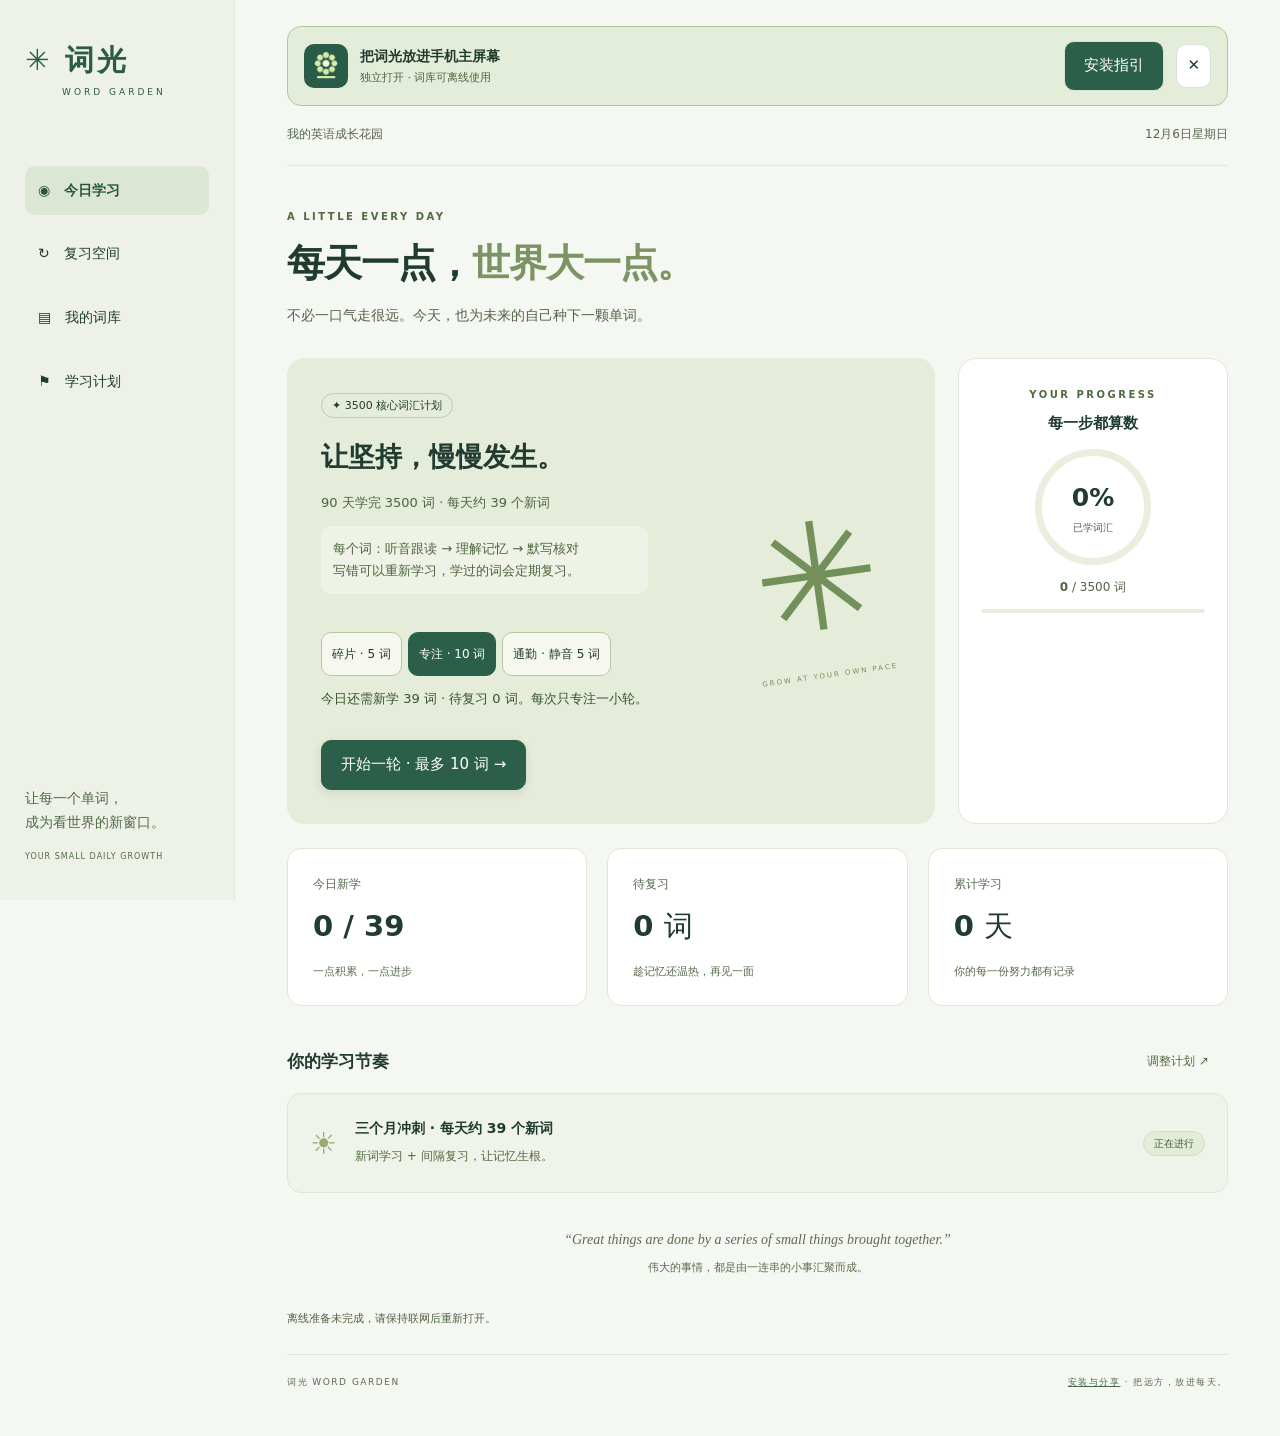
==== commit 8c3dad4f: "Improve short learning rounds, resume, silent commute mode and review feedback" ====
--- a/index.html
+++ b/index.html
@@ -1 +1 @@
-<!doctype html><html lang="zh-CN"><head><meta charset="UTF-8"><meta name="viewport" content="width=device-width,initial-scale=1"><meta name="theme-color" content="#285c48"><link rel="manifest" href="manifest.webmanifest"><link rel="apple-touch-icon" href="icons/icon-180.png"><link rel="icon" href="icons/icon-192.png"><meta name="apple-mobile-web-app-capable" content="yes"><meta name="apple-mobile-web-app-status-bar-style" content="default"><meta name="apple-mobile-web-app-title" content="词光"><title>词光 · 每天一点，世界大一点</title><link rel="stylesheet" href="style.css"></head><body><aside><a class="brand" href="#">✳ <b>词光</b><small>WORD GARDEN</small></a><nav><button data-tab="today" class="active">◉　今日学习</button><button data-tab="review">↻　复习空间</button><button data-tab="library">▤　我的词库</button><button data-tab="plan">⚑　学习计划</button></nav><div class="aside-bottom">让每一个单词，<br>成为看世界的新窗口。<small>YOUR SMALL DAILY GROWTH</small></div></aside><main><div id="installBanner" class="install-banner" hidden><img src="icons/icon-192.png" alt="" width="44" height="44"><div><b>把词光放进手机主屏幕</b><small>独立打开 · 词库可离线使用</small></div><button id="installApp">安装指引</button><button id="dismissInstall" aria-label="暂时关闭安装提示">✕</button></div><div id="updateBanner" class="install-banner" hidden role="status"><span>新版本已准备好。先完成本轮学习，再更新。</span><button id="applyUpdate">更新应用</button></div><header><span>我的英语成长花园</span><span class="date"></span></header><section id="today"><div class="eyebrow">A LITTLE EVERY DAY</div><h1>每天一点，<span>世界大一点。</span></h1><p class="intro">不必一口气走很远。今天，也为未来的自己种下一颗单词。</p><div class="dashboard"><article class="hero"><div><span class="pill">✦ 3500 核心词汇计划</span><h2>让坚持，慢慢发生。</h2><p id="heroCopy"></p><p class="learning-help">每个词：听音跟读 → 理解记忆 → 默写核对<br>写错可以重新学习，学过的词会定期复习。</p><button class="primary" id="start">开始今日学习　↗</button></div><div class="garden"><i>✳</i><span>GROW AT YOUR OWN PACE</span></div></article><article class="progress-card"><span class="eyebrow">YOUR PROGRESS</span><h3>每一步都算数</h3><div class="ring"><strong id="percent">0%</strong><small>已学词汇</small></div><p><b id="learned">0</b> / 3500 词</p><div class="track"><i id="bar"></i></div></article></div><div class="stats"><article><span>今日新学</span><h2 id="newstat"></h2><small>一点积累，一点进步</small></article><article><span>待复习</span><h2 id="duestat"></h2><small>趁记忆还温热，再见一面</small></article><article><span>累计学习</span><h2 id="daysstat"></h2><small>你的每一份努力都有记录</small></article></div><div class="section-title"><h3>你的学习节奏</h3><button data-tab="plan">调整计划 ↗</button></div><div class="rhythm"><span class="icon">☀</span><div><b id="rhythm"></b><p>新词学习 + 间隔复习，让记忆生根。</p></div><span class="badge">正在进行</span></div><blockquote>“Great things are done by a series of small things brought together.”<small>伟大的事情，都是由一连串的小事汇聚而成。</small></blockquote></section><section id="review" hidden><div class="eyebrow">MAKE IT STICK</div><h1>再见一次，记得更牢。</h1><p class="intro">根据你的掌握情况，在 1、3、7、14、30 天后安排复习。</p><article class="panel"><h2 id="reviewCount"></h2><p>“还不熟”会回到本轮队列；“记住了”进入下一阶段。</p><button class="primary" id="reviewStart">开始复习 ↗</button></article></section><section id="library" hidden><div class="eyebrow">YOUR WORD COLLECTION</div><h1>3500 个词，一整个新世界。</h1><p class="intro">常用词按语料频率排列 · 英汉释义 · 发音 · 学习状态</p><input type="search" id="search" placeholder="搜索英文或中文释义…" aria-label="搜索词库"><select id="filter" aria-label="筛选词汇"><option value="all">全部单词</option><option value="learned">已经学习</option><option value="new">尚未学习</option></select><div id="wordlist"></div><button id="more">加载更多</button><small>词典数据：<a href="https://github.com/skywind3000/ECDICT">ECDICT</a> · <a href="LICENSE-ECDICT">MIT 许可</a>。本词库为常用词集合，并非指定考试大纲。</small></section><section id="plan" hidden><div class="eyebrow">FIND YOUR RHYTHM</div><h1>适合你的，就是好节奏。</h1><p class="intro">选择完成 3500 个新词的时间。复习任务另外安排，计划可以随时调整。</p><div class="plans"><button data-days="90"><span>🌳</span><h2>三个月冲刺</h2><p>90 天 · 每天约 39 个新词</p><small>备考强化，复习和跟读同步进行。</small></button><button data-days="365"><span>🌱</span><h2>一年稳步学</h2><p>365 天 · 每天约 10 个新词</p><small>每天留一点时间，轻松持续。</small></button><button data-days="180"><span>🌿</span><h2>半年加速学</h2><p>180 天 · 每天约 20 个新词</p><small>更集中的练习，更快的积累。</small></button></div><article class="panel"><h3>我的学习数据</h3><p>进度保存在当前浏览器或主屏幕应用中。安装、换设备或清理数据前请导出备份，再到新入口导入。</p><button id="export">导出学习备份</button> <label class="import">导入备份<input type="file" id="import" accept="application/json" hidden></label><p id="notice" role="status"></p></article></section><p id="offlineStatus" class="offline-status" role="status">正在准备离线词库…</p><footer>词光 WORD GARDEN <span><a href="install.html">安装与分享</a> · 把远方，放进每天。</span></footer></main><dialog id="study"><div class="study-top"><span id="sessionCount"></span><button id="close" aria-label="结束学习">✕</button></div><div class="study-steps" aria-label="学习步骤"><span data-step="1" class="current" aria-current="step">① 听音跟读</span><span data-step="2">② 理解记忆</span><span data-step="3">③ 默写核对</span></div><div id="card"><span class="eyebrow" id="modeLabel"></span><h2 id="word"></h2><button id="speak" aria-label="播放英文发音">♫ <span id="phonetic"></span></button><div id="answer" hidden><p id="meaning"></p><p id="definition"></p></div><button id="reveal">查看释义</button><div id="grading" hidden><button id="again">还不熟 · 再练一次</button><button class="primary" id="known">记住了 ✓</button></div><div id="speaking" hidden><p>第 1 步：听标准发音并跟读。点“朗读核对”查看是否识别为目标词，再进入记忆。</p><button id="verifySpeech">🎙 朗读核对</button><p id="speechResult" role="status" aria-live="polite"></p><small>语音识别可能通过浏览器的在线服务处理音频，首次使用需允许麦克风。识别匹配不代表发音标准。</small><br><button id="record">● 开始录音</button><audio id="playback" controls hidden></audio><p id="micStatus" role="status"></p><small>录音仅在本设备回听，不上传；不提供自动发音评分。</small></div><div id="spelling" hidden><input id="spell" placeholder="输入刚才的英文单词" autocomplete="off" autocapitalize="off" spellcheck="false"><button class="primary" id="check">检查拼写</button><p id="feedback" role="status"></p><button id="relearn" hidden>重新听读和记忆</button></div></div></dialog><script src="app.js"></script><script src="install.js"></script></body></html>
+<!doctype html><html lang="zh-CN"><head><meta charset="UTF-8"><meta name="viewport" content="width=device-width,initial-scale=1"><meta name="theme-color" content="#285c48"><link rel="manifest" href="manifest.webmanifest"><link rel="apple-touch-icon" href="icons/icon-180.png"><link rel="icon" href="icons/icon-192.png"><meta name="apple-mobile-web-app-capable" content="yes"><meta name="apple-mobile-web-app-status-bar-style" content="default"><meta name="apple-mobile-web-app-title" content="词光"><title>词光 · 每天一点，世界大一点</title><link rel="stylesheet" href="style.css"></head><body><aside><a class="brand" href="#">✳ <b>词光</b><small>WORD GARDEN</small></a><nav><button data-tab="today" class="active">◉　今日学习</button><button data-tab="review">↻　复习空间</button><button data-tab="library">▤　我的词库</button><button data-tab="plan">⚑　学习计划</button></nav><div class="aside-bottom">让每一个单词，<br>成为看世界的新窗口。<small>YOUR SMALL DAILY GROWTH</small></div></aside><main><div id="installBanner" class="install-banner" hidden><img src="icons/icon-192.png" alt="" width="44" height="44"><div><b>把词光放进手机主屏幕</b><small>独立打开 · 词库可离线使用</small></div><button id="installApp">安装指引</button><button id="dismissInstall" aria-label="暂时关闭安装提示">✕</button></div><div id="updateBanner" class="install-banner" hidden role="status"><span>新版本已准备好。先完成本轮学习，再更新。</span><button id="applyUpdate">更新应用</button></div><header><span>我的英语成长花园</span><span class="date"></span></header><section id="today"><div class="eyebrow">A LITTLE EVERY DAY</div><h1>每天一点，<span>世界大一点。</span></h1><p class="intro">不必一口气走很远。今天，也为未来的自己种下一颗单词。</p><div class="dashboard"><article class="hero"><div><span class="pill">✦ 3500 核心词汇计划</span><h2>让坚持，慢慢发生。</h2><p id="heroCopy"></p><p class="learning-help">每个词：听音跟读 → 理解记忆 → 默写核对<br>写错可以重新学习，学过的词会定期复习。</p><div class="practice-modes" role="group" aria-label="选择本次学习场景"><button data-practice="quick">碎片 · 5 词</button><button data-practice="normal">专注 · 10 词</button><button data-practice="commute">通勤 · 静音 5 词</button></div><p id="nextTask" class="next-task" role="status"></p><button class="primary" id="start">开始今日学习　↗</button></div><div class="garden"><i>✳</i><span>GROW AT YOUR OWN PACE</span></div></article><article class="progress-card"><span class="eyebrow">YOUR PROGRESS</span><h3>每一步都算数</h3><div class="ring"><strong id="percent">0%</strong><small>已学词汇</small></div><p><b id="learned">0</b> / 3500 词</p><div class="track"><i id="bar"></i></div></article></div><div class="stats"><article><span>今日新学</span><h2 id="newstat"></h2><small>一点积累，一点进步</small></article><article><span>待复习</span><h2 id="duestat"></h2><small>趁记忆还温热，再见一面</small></article><article><span>累计学习</span><h2 id="daysstat"></h2><small>你的每一份努力都有记录</small></article></div><div class="section-title"><h3>你的学习节奏</h3><button data-tab="plan">调整计划 ↗</button></div><div class="rhythm"><span class="icon">☀</span><div><b id="rhythm"></b><p>新词学习 + 间隔复习，让记忆生根。</p></div><span class="badge">正在进行</span></div><blockquote>“Great things are done by a series of small things brought together.”<small>伟大的事情，都是由一连串的小事汇聚而成。</small></blockquote></section><section id="review" hidden><div class="eyebrow">MAKE IT STICK</div><h1>再见一次，记得更牢。</h1><p class="intro">根据你的掌握情况，在 1、3、7、14、30 天后安排复习。</p><article class="panel"><h2 id="reviewCount"></h2><p>“还不熟”会回到本轮队列；“记住了”进入下一阶段。</p><button class="primary" id="reviewStart">开始复习 ↗</button></article></section><section id="library" hidden><div class="eyebrow">YOUR WORD COLLECTION</div><h1>3500 个词，一整个新世界。</h1><p class="intro">常用词按语料频率排列 · 英汉释义 · 发音 · 学习状态</p><input type="search" id="search" placeholder="搜索英文或中文释义…" aria-label="搜索词库"><select id="filter" aria-label="筛选词汇"><option value="all">全部单词</option><option value="learned">已经学习</option><option value="new">尚未学习</option></select><div id="wordlist"></div><button id="more">加载更多</button><small>词典数据：<a href="https://github.com/skywind3000/ECDICT">ECDICT</a> · <a href="LICENSE-ECDICT">MIT 许可</a>。本词库为常用词集合，并非指定考试大纲。</small></section><section id="plan" hidden><div class="eyebrow">FIND YOUR RHYTHM</div><h1>适合你的，就是好节奏。</h1><p class="intro">选择完成 3500 个新词的时间。复习任务另外安排，计划可以随时调整。</p><div class="plans"><button data-days="90"><span>🌳</span><h2>三个月冲刺</h2><p>90 天 · 每天约 39 个新词</p><small>备考强化，复习和跟读同步进行。</small></button><button data-days="365"><span>🌱</span><h2>一年稳步学</h2><p>365 天 · 每天约 10 个新词</p><small>每天留一点时间，轻松持续。</small></button><button data-days="180"><span>🌿</span><h2>半年加速学</h2><p>180 天 · 每天约 20 个新词</p><small>更集中的练习，更快的积累。</small></button></div><article class="panel"><h3>听读设置</h3><label class="setting-row">自动朗读新单词 <input type="checkbox" id="autoSpeak" checked></label><label class="setting-row">朗读速度 <select id="speechRate"><option value="0.65">慢速</option><option value="0.8" selected>适中</option><option value="1">正常</option></select></label><p>每轮最多 10 个词，随时暂停，下次继续。答错的词会缩短复习间隔。</p><hr><h3>我的学习数据</h3><p>进度保存在当前浏览器或主屏幕应用中。安装、换设备或清理数据前请导出备份，再到新入口导入。</p><button id="export">导出学习备份</button> <label class="import">导入备份<input type="file" id="import" accept="application/json" hidden></label><p id="notice" role="status"></p></article></section><p id="offlineStatus" class="offline-status" role="status">正在准备离线词库…</p><footer>词光 WORD GARDEN <span><a href="install.html">安装与分享</a> · 把远方，放进每天。</span></footer></main><dialog id="study"><div class="study-top"><span id="sessionCount"></span><button id="close" aria-label="结束学习">✕</button></div><div class="study-steps" aria-label="学习步骤"><span data-step="1" class="current" aria-current="step">① 听音跟读</span><span data-step="2">② 理解记忆</span><span data-step="3">③ 默写核对</span></div><progress id="sessionProgress" max="10" value="0" aria-label="本轮完成进度"></progress><div id="card"><span class="eyebrow" id="modeLabel"></span><h2 id="word"></h2><button id="speak" aria-label="播放英文发音">♫ <span id="phonetic"></span></button><div id="answer" hidden><p id="meaning"></p><p id="definition"></p></div><button id="reveal">查看释义</button><div id="grading" hidden><button id="again">还不熟 · 再练一次</button><button class="primary" id="known">记住了 ✓</button></div><div id="speaking" hidden><p>第 1 步：听标准发音并跟读。点“朗读核对”查看是否识别为目标词，再进入记忆。</p><button id="verifySpeech">🎙 朗读核对</button><p id="speechResult" role="status" aria-live="polite"></p><small>语音识别可能通过浏览器的在线服务处理音频，首次使用需允许麦克风。识别匹配不代表发音标准。</small><br><button id="record">● 开始录音</button><audio id="playback" controls hidden></audio><p id="micStatus" role="status"></p><small>录音仅在本设备回听，不上传；不提供自动发音评分。</small></div><div id="spelling" hidden><input id="spell" placeholder="输入刚才的英文单词" autocomplete="off" autocapitalize="off" spellcheck="false"><button class="primary" id="check">检查拼写</button><p id="feedback" role="status"></p><button id="relearn" hidden>重新听读和记忆</button></div></div></dialog><dialog id="finished" class="finish-dialog"><div class="finish-symbol">✓</div><h2>这一小步，完成了。</h2><p id="finishCopy"></p><p id="finishNext"></p><button class="primary" id="continueRound">继续下一轮</button><button id="finishHome">回到首页</button></dialog><script src="app.js"></script><script src="install.js"></script></body></html>
--- a/style.css
+++ b/style.css
@@ -2,3 +2,5 @@
 /* Readable, calm learning palette */
 body{color:#203b30;background:#f5f7f2}.intro,header{color:#53664d}.eyebrow{color:#506b40}.hero p{color:#4d653e}.stats span,.stats small{color:#56694c}.rhythm p,.section-title button{color:#526b40}.badge{color:#3f5e2f;background:#e3ecd9}.aside-bottom{color:#536b48}.progress-card .ring small,.progress-card p{color:#506344}.word-row p,#definition{color:#4c6042}.word-row small,#library>small{color:#526b45}blockquote{color:#5b6c50}footer{color:#5b6c50}.study-top{color:#526647}#speak{color:#3e6132}button{min-height:44px;transition:background .15s,box-shadow .15s}button:active{transform:translateY(1px)}button:disabled{cursor:default;opacity:.55}.primary{box-shadow:0 3px 8px #254d3620}.intro{max-width:760px}.study-steps{display:grid;grid-template-columns:repeat(3,1fr);gap:8px;margin:20px 0 8px}.study-steps span{border-radius:8px;background:#e9eee3;color:#53664c;font-size:12px;padding:9px 4px;text-align:center}.study-steps span.current{background:#2c5f49;color:#fff;font-weight:650}#speechResult:not(:empty){background:#e5eddb;padding:14px;border-radius:10px;text-align:left;border-left:4px solid #638b45;color:#2a492b}#speechResult[data-kind="retry"]{background:#fff1da;border-color:#a87924;color:#6e4b15}#feedback:not(:empty){background:#fff1da;padding:12px;border-radius:8px;color:#6e4b15}#speaking small{color:#53664c;display:inline-block;font-size:11px;line-height:1.7}#playback{display:block;margin:12px auto;max-width:100%}#reveal{margin-top:18px;background:#e5eddc;border-color:#a8bf93;font-weight:600}#spelling input{font-size:20px;letter-spacing:1px;width:100%;margin:10px 0 15px}dialog{max-height:92dvh;overflow:auto}#card{padding-top:15px}.learning-help{font-size:12px;color:#53664c;background:#eef2e7;border-radius:10px;padding:12px;margin-bottom:18px}#again{border-color:#b9c7ab}#speaking p:first-child{color:#3d5733}audio{height:44px}@media(max-width:700px){#card{padding:10px 0}dialog{padding:20px}#word{font-size:43px}.study-steps span{font-size:11px}.stats article{min-height:130px}.hero h2{font-size:26px}.stats small{font-size:10px}nav button{min-height:44px}.word-row button{flex-shrink:0}#speaking button{margin:4px 0}.intro{line-height:1.9}}
 .install-banner{display:flex;align-items:center;gap:12px;padding:14px 16px;background:#e4edda;border:1px solid #b4c7a0;border-radius:14px;margin-bottom:18px}.install-banner img{border-radius:10px}.install-banner b{font-size:14px}.install-banner small{display:block;color:#4f643f;font-size:11px}.install-banner button:first-of-type{margin-left:auto;white-space:nowrap;background:#2c5f49;color:#fff}.install-banner button:last-child{padding:8px 10px}.offline-status{font-size:11px;color:#4e6443;margin-top:26px}#updateBanner{background:#fff0d5}#updateBanner span{font-size:13px}@media(max-width:700px){.install-banner{flex-wrap:wrap;padding:12px;gap:8px}.install-banner b{font-size:12px}.install-banner button{font-size:12px;padding:8px}.install-banner img{width:36px;height:36px}.install-banner>div{flex:1}.install-banner button:first-of-type{margin-left:0}}
+.next-task{font-size:13px!important;color:#35532c!important}.setting-row{display:flex;align-items:center;justify-content:space-between;padding:14px 0;border-bottom:1px solid #e0e7d8;gap:15px}.setting-row input{width:24px;height:24px;accent-color:#2c5f49}#sessionProgress{display:block;width:100%;height:7px;border:0;margin:12px 0;accent-color:#608a42}progress::-webkit-progress-bar{background:#e3eadb;border-radius:8px}progress::-webkit-progress-value{background:#608a42;border-radius:8px}.finish-dialog{text-align:center;padding:35px;max-width:500px}.finish-symbol{width:65px;height:65px;border-radius:100%;background:#deebd0;color:#2c5f49;font-size:35px;margin:0 auto 18px}.finish-dialog p{color:#4d6540}.finish-dialog button{margin:8px 4px}hr{border:0;border-top:1px solid #dde5d3;margin:25px 0}@media(max-width:700px){body:has(dialog[open]){overflow:hidden}.study-top{position:sticky;top:-20px;z-index:2;background:#f9faf4;padding:8px 0}#known,#check,#reveal{min-height:50px}.finish-dialog{padding:25px}}
+.practice-modes{display:flex;flex-wrap:wrap;gap:6px;margin-top:20px}.practice-modes button{font-size:12px;padding:8px 10px;min-height:44px;background:#f6f8f0;border-color:#b6c7a4}.practice-modes button.selected{background:#2c5f49;color:#fff;border-color:#2c5f49}.practice-modes button:focus-visible{outline:3px solid #859f5d}
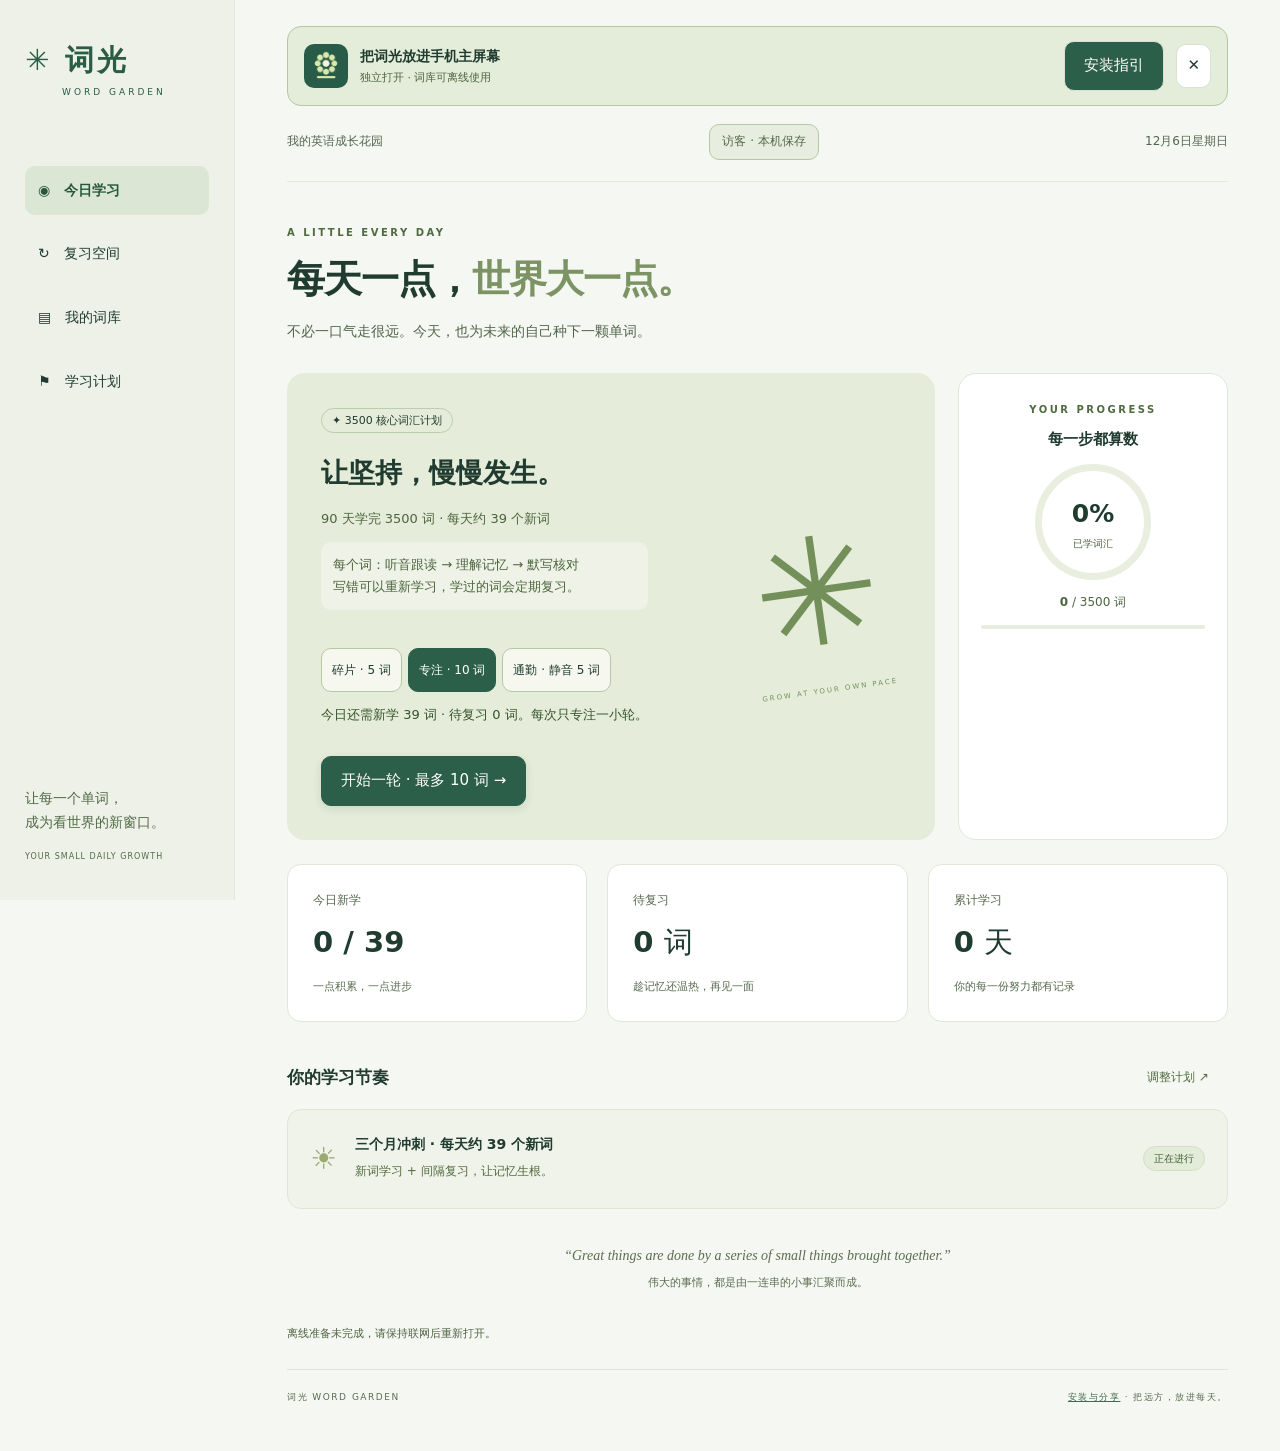
==== commit b2be820b: "Prepare verified email accounts and isolated cloud progress with guarded activation" ====
--- a/index.html
+++ b/index.html
@@ -1 +1 @@
-<!doctype html><html lang="zh-CN"><head><meta charset="UTF-8"><meta name="viewport" content="width=device-width,initial-scale=1"><meta name="theme-color" content="#285c48"><link rel="manifest" href="manifest.webmanifest"><link rel="apple-touch-icon" href="icons/icon-180.png"><link rel="icon" href="icons/icon-192.png"><meta name="apple-mobile-web-app-capable" content="yes"><meta name="apple-mobile-web-app-status-bar-style" content="default"><meta name="apple-mobile-web-app-title" content="词光"><title>词光 · 每天一点，世界大一点</title><link rel="stylesheet" href="style.css"></head><body><aside><a class="brand" href="#">✳ <b>词光</b><small>WORD GARDEN</small></a><nav><button data-tab="today" class="active">◉　今日学习</button><button data-tab="review">↻　复习空间</button><button data-tab="library">▤　我的词库</button><button data-tab="plan">⚑　学习计划</button></nav><div class="aside-bottom">让每一个单词，<br>成为看世界的新窗口。<small>YOUR SMALL DAILY GROWTH</small></div></aside><main><div id="installBanner" class="install-banner" hidden><img src="icons/icon-192.png" alt="" width="44" height="44"><div><b>把词光放进手机主屏幕</b><small>独立打开 · 词库可离线使用</small></div><button id="installApp">安装指引</button><button id="dismissInstall" aria-label="暂时关闭安装提示">✕</button></div><div id="updateBanner" class="install-banner" hidden role="status"><span>新版本已准备好。先完成本轮学习，再更新。</span><button id="applyUpdate">更新应用</button></div><header><span>我的英语成长花园</span><span class="date"></span></header><section id="today"><div class="eyebrow">A LITTLE EVERY DAY</div><h1>每天一点，<span>世界大一点。</span></h1><p class="intro">不必一口气走很远。今天，也为未来的自己种下一颗单词。</p><div class="dashboard"><article class="hero"><div><span class="pill">✦ 3500 核心词汇计划</span><h2>让坚持，慢慢发生。</h2><p id="heroCopy"></p><p class="learning-help">每个词：听音跟读 → 理解记忆 → 默写核对<br>写错可以重新学习，学过的词会定期复习。</p><div class="practice-modes" role="group" aria-label="选择本次学习场景"><button data-practice="quick">碎片 · 5 词</button><button data-practice="normal">专注 · 10 词</button><button data-practice="commute">通勤 · 静音 5 词</button></div><p id="nextTask" class="next-task" role="status"></p><button class="primary" id="start">开始今日学习　↗</button></div><div class="garden"><i>✳</i><span>GROW AT YOUR OWN PACE</span></div></article><article class="progress-card"><span class="eyebrow">YOUR PROGRESS</span><h3>每一步都算数</h3><div class="ring"><strong id="percent">0%</strong><small>已学词汇</small></div><p><b id="learned">0</b> / 3500 词</p><div class="track"><i id="bar"></i></div></article></div><div class="stats"><article><span>今日新学</span><h2 id="newstat"></h2><small>一点积累，一点进步</small></article><article><span>待复习</span><h2 id="duestat"></h2><small>趁记忆还温热，再见一面</small></article><article><span>累计学习</span><h2 id="daysstat"></h2><small>你的每一份努力都有记录</small></article></div><div class="section-title"><h3>你的学习节奏</h3><button data-tab="plan">调整计划 ↗</button></div><div class="rhythm"><span class="icon">☀</span><div><b id="rhythm"></b><p>新词学习 + 间隔复习，让记忆生根。</p></div><span class="badge">正在进行</span></div><blockquote>“Great things are done by a series of small things brought together.”<small>伟大的事情，都是由一连串的小事汇聚而成。</small></blockquote></section><section id="review" hidden><div class="eyebrow">MAKE IT STICK</div><h1>再见一次，记得更牢。</h1><p class="intro">根据你的掌握情况，在 1、3、7、14、30 天后安排复习。</p><article class="panel"><h2 id="reviewCount"></h2><p>“还不熟”会回到本轮队列；“记住了”进入下一阶段。</p><button class="primary" id="reviewStart">开始复习 ↗</button></article></section><section id="library" hidden><div class="eyebrow">YOUR WORD COLLECTION</div><h1>3500 个词，一整个新世界。</h1><p class="intro">常用词按语料频率排列 · 英汉释义 · 发音 · 学习状态</p><input type="search" id="search" placeholder="搜索英文或中文释义…" aria-label="搜索词库"><select id="filter" aria-label="筛选词汇"><option value="all">全部单词</option><option value="learned">已经学习</option><option value="new">尚未学习</option></select><div id="wordlist"></div><button id="more">加载更多</button><small>词典数据：<a href="https://github.com/skywind3000/ECDICT">ECDICT</a> · <a href="LICENSE-ECDICT">MIT 许可</a>。本词库为常用词集合，并非指定考试大纲。</small></section><section id="plan" hidden><div class="eyebrow">FIND YOUR RHYTHM</div><h1>适合你的，就是好节奏。</h1><p class="intro">选择完成 3500 个新词的时间。复习任务另外安排，计划可以随时调整。</p><div class="plans"><button data-days="90"><span>🌳</span><h2>三个月冲刺</h2><p>90 天 · 每天约 39 个新词</p><small>备考强化，复习和跟读同步进行。</small></button><button data-days="365"><span>🌱</span><h2>一年稳步学</h2><p>365 天 · 每天约 10 个新词</p><small>每天留一点时间，轻松持续。</small></button><button data-days="180"><span>🌿</span><h2>半年加速学</h2><p>180 天 · 每天约 20 个新词</p><small>更集中的练习，更快的积累。</small></button></div><article class="panel"><h3>听读设置</h3><label class="setting-row">自动朗读新单词 <input type="checkbox" id="autoSpeak" checked></label><label class="setting-row">朗读速度 <select id="speechRate"><option value="0.65">慢速</option><option value="0.8" selected>适中</option><option value="1">正常</option></select></label><p>每轮最多 10 个词，随时暂停，下次继续。答错的词会缩短复习间隔。</p><hr><h3>我的学习数据</h3><p>进度保存在当前浏览器或主屏幕应用中。安装、换设备或清理数据前请导出备份，再到新入口导入。</p><button id="export">导出学习备份</button> <label class="import">导入备份<input type="file" id="import" accept="application/json" hidden></label><p id="notice" role="status"></p></article></section><p id="offlineStatus" class="offline-status" role="status">正在准备离线词库…</p><footer>词光 WORD GARDEN <span><a href="install.html">安装与分享</a> · 把远方，放进每天。</span></footer></main><dialog id="study"><div class="study-top"><span id="sessionCount"></span><button id="close" aria-label="结束学习">✕</button></div><div class="study-steps" aria-label="学习步骤"><span data-step="1" class="current" aria-current="step">① 听音跟读</span><span data-step="2">② 理解记忆</span><span data-step="3">③ 默写核对</span></div><progress id="sessionProgress" max="10" value="0" aria-label="本轮完成进度"></progress><div id="card"><span class="eyebrow" id="modeLabel"></span><h2 id="word"></h2><button id="speak" aria-label="播放英文发音">♫ <span id="phonetic"></span></button><div id="answer" hidden><p id="meaning"></p><p id="definition"></p></div><button id="reveal">查看释义</button><div id="grading" hidden><button id="again">还不熟 · 再练一次</button><button class="primary" id="known">记住了 ✓</button></div><div id="speaking" hidden><p>第 1 步：听标准发音并跟读。点“朗读核对”查看是否识别为目标词，再进入记忆。</p><button id="verifySpeech">🎙 朗读核对</button><p id="speechResult" role="status" aria-live="polite"></p><small>语音识别可能通过浏览器的在线服务处理音频，首次使用需允许麦克风。识别匹配不代表发音标准。</small><br><button id="record">● 开始录音</button><audio id="playback" controls hidden></audio><p id="micStatus" role="status"></p><small>录音仅在本设备回听，不上传；不提供自动发音评分。</small></div><div id="spelling" hidden><input id="spell" placeholder="输入刚才的英文单词" autocomplete="off" autocapitalize="off" spellcheck="false"><button class="primary" id="check">检查拼写</button><p id="feedback" role="status"></p><button id="relearn" hidden>重新听读和记忆</button></div></div></dialog><dialog id="finished" class="finish-dialog"><div class="finish-symbol">✓</div><h2>这一小步，完成了。</h2><p id="finishCopy"></p><p id="finishNext"></p><button class="primary" id="continueRound">继续下一轮</button><button id="finishHome">回到首页</button></dialog><script src="app.js"></script><script src="install.js"></script></body></html>
+<!doctype html><html lang="zh-CN"><head><meta charset="UTF-8"><meta name="viewport" content="width=device-width,initial-scale=1"><meta name="theme-color" content="#285c48"><link rel="manifest" href="manifest.webmanifest"><link rel="apple-touch-icon" href="icons/icon-180.png"><link rel="icon" href="icons/icon-192.png"><meta name="apple-mobile-web-app-capable" content="yes"><meta name="apple-mobile-web-app-status-bar-style" content="default"><meta name="apple-mobile-web-app-title" content="词光"><title>词光 · 每天一点，世界大一点</title><link rel="stylesheet" href="style.css"></head><body><aside><a class="brand" href="#">✳ <b>词光</b><small>WORD GARDEN</small></a><nav><button data-tab="today" class="active">◉　今日学习</button><button data-tab="review">↻　复习空间</button><button data-tab="library">▤　我的词库</button><button data-tab="plan">⚑　学习计划</button></nav><div class="aside-bottom">让每一个单词，<br>成为看世界的新窗口。<small>YOUR SMALL DAILY GROWTH</small></div></aside><main><div id="installBanner" class="install-banner" hidden><img src="icons/icon-192.png" alt="" width="44" height="44"><div><b>把词光放进手机主屏幕</b><small>独立打开 · 词库可离线使用</small></div><button id="installApp">安装指引</button><button id="dismissInstall" aria-label="暂时关闭安装提示">✕</button></div><div id="updateBanner" class="install-banner" hidden role="status"><span>新版本已准备好。先完成本轮学习，再更新。</span><button id="applyUpdate">更新应用</button></div><header><span>我的英语成长花园</span><button id="accountOpen" class="account-button">访客 · 本机保存</button><span class="date"></span></header><section id="today"><div class="eyebrow">A LITTLE EVERY DAY</div><h1>每天一点，<span>世界大一点。</span></h1><p class="intro">不必一口气走很远。今天，也为未来的自己种下一颗单词。</p><div class="dashboard"><article class="hero"><div><span class="pill">✦ 3500 核心词汇计划</span><h2>让坚持，慢慢发生。</h2><p id="heroCopy"></p><p class="learning-help">每个词：听音跟读 → 理解记忆 → 默写核对<br>写错可以重新学习，学过的词会定期复习。</p><div class="practice-modes" role="group" aria-label="选择本次学习场景"><button data-practice="quick">碎片 · 5 词</button><button data-practice="normal">专注 · 10 词</button><button data-practice="commute">通勤 · 静音 5 词</button></div><p id="nextTask" class="next-task" role="status"></p><button class="primary" id="start">开始今日学习　↗</button></div><div class="garden"><i>✳</i><span>GROW AT YOUR OWN PACE</span></div></article><article class="progress-card"><span class="eyebrow">YOUR PROGRESS</span><h3>每一步都算数</h3><div class="ring"><strong id="percent">0%</strong><small>已学词汇</small></div><p><b id="learned">0</b> / 3500 词</p><div class="track"><i id="bar"></i></div></article></div><div class="stats"><article><span>今日新学</span><h2 id="newstat"></h2><small>一点积累，一点进步</small></article><article><span>待复习</span><h2 id="duestat"></h2><small>趁记忆还温热，再见一面</small></article><article><span>累计学习</span><h2 id="daysstat"></h2><small>你的每一份努力都有记录</small></article></div><div class="section-title"><h3>你的学习节奏</h3><button data-tab="plan">调整计划 ↗</button></div><div class="rhythm"><span class="icon">☀</span><div><b id="rhythm"></b><p>新词学习 + 间隔复习，让记忆生根。</p></div><span class="badge">正在进行</span></div><blockquote>“Great things are done by a series of small things brought together.”<small>伟大的事情，都是由一连串的小事汇聚而成。</small></blockquote></section><section id="review" hidden><div class="eyebrow">MAKE IT STICK</div><h1>再见一次，记得更牢。</h1><p class="intro">根据你的掌握情况，在 1、3、7、14、30 天后安排复习。</p><article class="panel"><h2 id="reviewCount"></h2><p>“还不熟”会回到本轮队列；“记住了”进入下一阶段。</p><button class="primary" id="reviewStart">开始复习 ↗</button></article></section><section id="library" hidden><div class="eyebrow">YOUR WORD COLLECTION</div><h1>3500 个词，一整个新世界。</h1><p class="intro">常用词按语料频率排列 · 英汉释义 · 发音 · 学习状态</p><input type="search" id="search" placeholder="搜索英文或中文释义…" aria-label="搜索词库"><select id="filter" aria-label="筛选词汇"><option value="all">全部单词</option><option value="learned">已经学习</option><option value="new">尚未学习</option></select><div id="wordlist"></div><button id="more">加载更多</button><small>词典数据：<a href="https://github.com/skywind3000/ECDICT">ECDICT</a> · <a href="LICENSE-ECDICT">MIT 许可</a>。本词库为常用词集合，并非指定考试大纲。</small></section><section id="plan" hidden><div class="eyebrow">FIND YOUR RHYTHM</div><h1>适合你的，就是好节奏。</h1><p class="intro">选择完成 3500 个新词的时间。复习任务另外安排，计划可以随时调整。</p><div class="plans"><button data-days="90"><span>🌳</span><h2>三个月冲刺</h2><p>90 天 · 每天约 39 个新词</p><small>备考强化，复习和跟读同步进行。</small></button><button data-days="365"><span>🌱</span><h2>一年稳步学</h2><p>365 天 · 每天约 10 个新词</p><small>每天留一点时间，轻松持续。</small></button><button data-days="180"><span>🌿</span><h2>半年加速学</h2><p>180 天 · 每天约 20 个新词</p><small>更集中的练习，更快的积累。</small></button></div><article class="panel"><h3>听读设置</h3><label class="setting-row">自动朗读新单词 <input type="checkbox" id="autoSpeak" checked></label><label class="setting-row">朗读速度 <select id="speechRate"><option value="0.65">慢速</option><option value="0.8" selected>适中</option><option value="1">正常</option></select></label><p>每轮最多 10 个词，随时暂停，下次继续。答错的词会缩短复习间隔。</p><hr><h3>我的学习数据</h3><p>进度保存在当前浏览器或主屏幕应用中。安装、换设备或清理数据前请导出备份，再到新入口导入。</p><button id="export">导出学习备份</button> <label class="import">导入备份<input type="file" id="import" accept="application/json" hidden></label><p id="notice" role="status"></p></article></section><p id="offlineStatus" class="offline-status" role="status">正在准备离线词库…</p><footer>词光 WORD GARDEN <span><a href="install.html">安装与分享</a> · 把远方，放进每天。</span></footer></main><dialog id="study"><div class="study-top"><span id="sessionCount"></span><button id="close" aria-label="结束学习">✕</button></div><div class="study-steps" aria-label="学习步骤"><span data-step="1" class="current" aria-current="step">① 听音跟读</span><span data-step="2">② 理解记忆</span><span data-step="3">③ 默写核对</span></div><progress id="sessionProgress" max="10" value="0" aria-label="本轮完成进度"></progress><div id="card"><span class="eyebrow" id="modeLabel"></span><h2 id="word"></h2><button id="speak" aria-label="播放英文发音">♫ <span id="phonetic"></span></button><div id="answer" hidden><p id="meaning"></p><p id="definition"></p></div><button id="reveal">查看释义</button><div id="grading" hidden><button id="again">还不熟 · 再练一次</button><button class="primary" id="known">记住了 ✓</button></div><div id="speaking" hidden><p>第 1 步：听标准发音并跟读。点“朗读核对”查看是否识别为目标词，再进入记忆。</p><button id="verifySpeech">🎙 朗读核对</button><p id="speechResult" role="status" aria-live="polite"></p><small>语音识别可能通过浏览器的在线服务处理音频，首次使用需允许麦克风。识别匹配不代表发音标准。</small><br><button id="record">● 开始录音</button><audio id="playback" controls hidden></audio><p id="micStatus" role="status"></p><small>录音仅在本设备回听，不上传；不提供自动发音评分。</small></div><div id="spelling" hidden><input id="spell" placeholder="输入刚才的英文单词" autocomplete="off" autocapitalize="off" spellcheck="false"><button class="primary" id="check">检查拼写</button><p id="feedback" role="status"></p><button id="relearn" hidden>重新听读和记忆</button></div></div></dialog><dialog id="finished" class="finish-dialog"><div class="finish-symbol">✓</div><h2>这一小步，完成了。</h2><p id="finishCopy"></p><p id="finishNext"></p><button class="primary" id="continueRound">继续下一轮</button><button id="finishHome">回到首页</button></dialog><dialog id="accountDialog" class="account-dialog"><div class="study-top"><h2>我的账号</h2><button id="accountClose" aria-label="关闭账号页面">✕</button></div><p id="accountStatus" role="status" aria-live="polite"></p><form id="emailForm"><label for="loginEmail">邮箱地址</label><input type="email" id="loginEmail" autocomplete="email" required placeholder="输入你的邮箱"><button class="primary" type="submit" id="sendCode">发送验证邮件</button><small>首次验证后自动创建账号。验证码只输入在这里，不要告诉其他人。</small></form><form id="codeForm" hidden><label for="loginCode">邮箱验证码</label><input id="loginCode" inputmode="numeric" autocomplete="one-time-code" pattern="[0-9]{6,10}" required placeholder="输入邮件里的验证码"><button class="primary" id="verifyCode" type="submit">验证并登录</button><button id="changeEmail" type="button">更换邮箱</button></form><div id="signedIn" hidden><p id="signedEmail"></p><p id="syncStatus" role="status"></p><button id="syncNow">重新检查同步</button><button id="importGuest">将本机访客进度迁入此账号</button><button id="logout">退出登录</button><button id="deleteAccount" class="danger">删除账号和云端数据</button></div><div id="syncConflict" hidden><p>检测到另一个设备更新了进度。为避免覆盖，已暂停上传。你可以先导出本机备份，再选择保留哪份数据。</p><button id="backupAccount">先导出本机备份</button><button id="useCloud">使用云端进度</button><button id="keepLocal">保留本机进度并覆盖云端</button></div><p class="account-note">访客数据和账号数据分别保存。验证邮件及云端进度使用账号服务处理，请阅读 <a href="privacy.html">隐私说明</a>。</p></dialog><script src="auth-config.js"></script><script src="app.js"></script><script src="auth.js"></script><script src="install.js"></script></body></html>
--- a/style.css
+++ b/style.css
@@ -4,3 +4,4 @@
 .install-banner{display:flex;align-items:center;gap:12px;padding:14px 16px;background:#e4edda;border:1px solid #b4c7a0;border-radius:14px;margin-bottom:18px}.install-banner img{border-radius:10px}.install-banner b{font-size:14px}.install-banner small{display:block;color:#4f643f;font-size:11px}.install-banner button:first-of-type{margin-left:auto;white-space:nowrap;background:#2c5f49;color:#fff}.install-banner button:last-child{padding:8px 10px}.offline-status{font-size:11px;color:#4e6443;margin-top:26px}#updateBanner{background:#fff0d5}#updateBanner span{font-size:13px}@media(max-width:700px){.install-banner{flex-wrap:wrap;padding:12px;gap:8px}.install-banner b{font-size:12px}.install-banner button{font-size:12px;padding:8px}.install-banner img{width:36px;height:36px}.install-banner>div{flex:1}.install-banner button:first-of-type{margin-left:0}}
 .next-task{font-size:13px!important;color:#35532c!important}.setting-row{display:flex;align-items:center;justify-content:space-between;padding:14px 0;border-bottom:1px solid #e0e7d8;gap:15px}.setting-row input{width:24px;height:24px;accent-color:#2c5f49}#sessionProgress{display:block;width:100%;height:7px;border:0;margin:12px 0;accent-color:#608a42}progress::-webkit-progress-bar{background:#e3eadb;border-radius:8px}progress::-webkit-progress-value{background:#608a42;border-radius:8px}.finish-dialog{text-align:center;padding:35px;max-width:500px}.finish-symbol{width:65px;height:65px;border-radius:100%;background:#deebd0;color:#2c5f49;font-size:35px;margin:0 auto 18px}.finish-dialog p{color:#4d6540}.finish-dialog button{margin:8px 4px}hr{border:0;border-top:1px solid #dde5d3;margin:25px 0}@media(max-width:700px){body:has(dialog[open]){overflow:hidden}.study-top{position:sticky;top:-20px;z-index:2;background:#f9faf4;padding:8px 0}#known,#check,#reveal{min-height:50px}.finish-dialog{padding:25px}}
 .practice-modes{display:flex;flex-wrap:wrap;gap:6px;margin-top:20px}.practice-modes button{font-size:12px;padding:8px 10px;min-height:44px;background:#f6f8f0;border-color:#b6c7a4}.practice-modes button.selected{background:#2c5f49;color:#fff;border-color:#2c5f49}.practice-modes button:focus-visible{outline:3px solid #859f5d}
+.account-button{font-size:12px;min-height:36px;padding:6px 12px;background:#e8eedf;border-color:#b6c7a4}.account-dialog{max-width:560px}.account-dialog form{display:grid;gap:12px;margin:20px 0}.account-dialog form input{width:100%}.account-dialog small,.account-note{font-size:12px;color:#526748}.account-dialog button{margin:5px 0}.account-dialog #signedIn button{display:block;width:100%}.account-dialog h2{font-size:20px}.account-dialog #syncConflict{padding:18px;background:#fff0d6;border-radius:10px;margin:18px 0}.account-dialog .danger{color:#8c3232;border-color:#b78d8d}header{align-items:center;gap:10px;flex-wrap:wrap}#accountStatus{padding:12px;background:#edf2e5;border-radius:10px}
